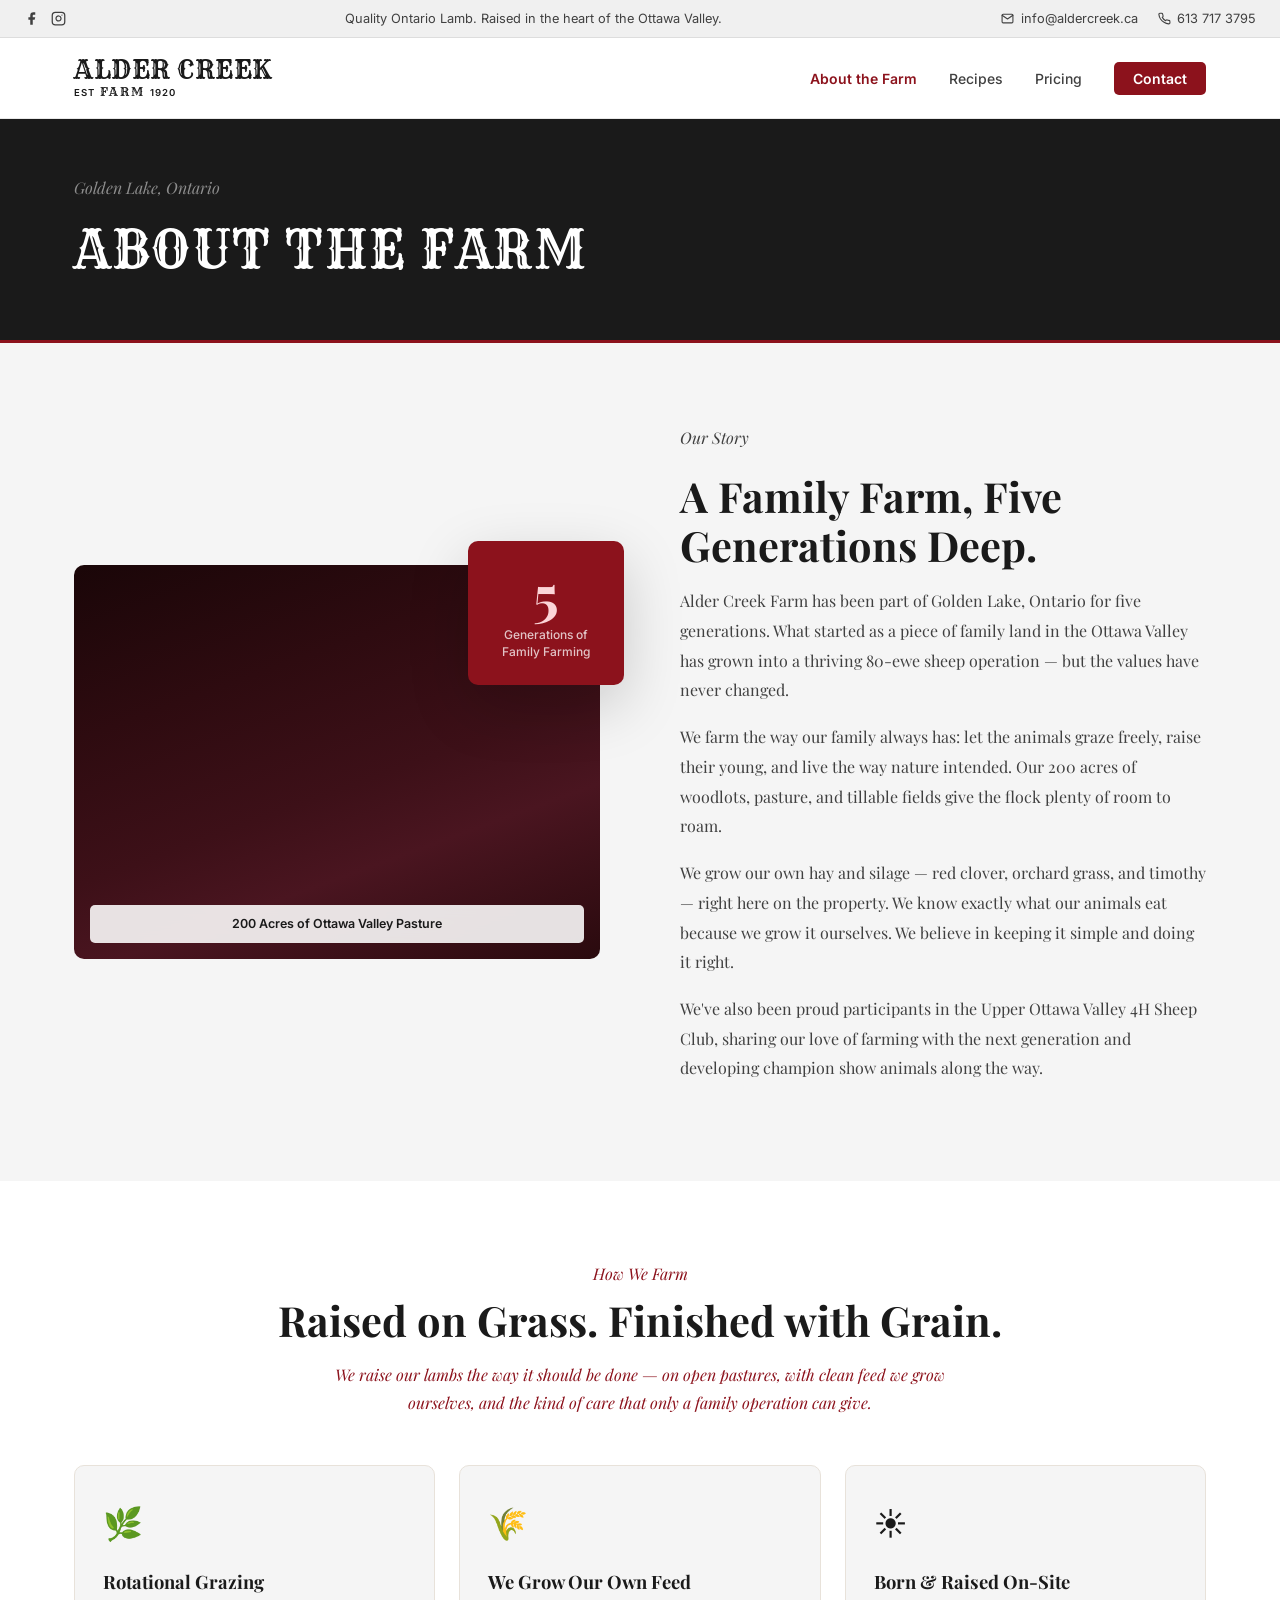
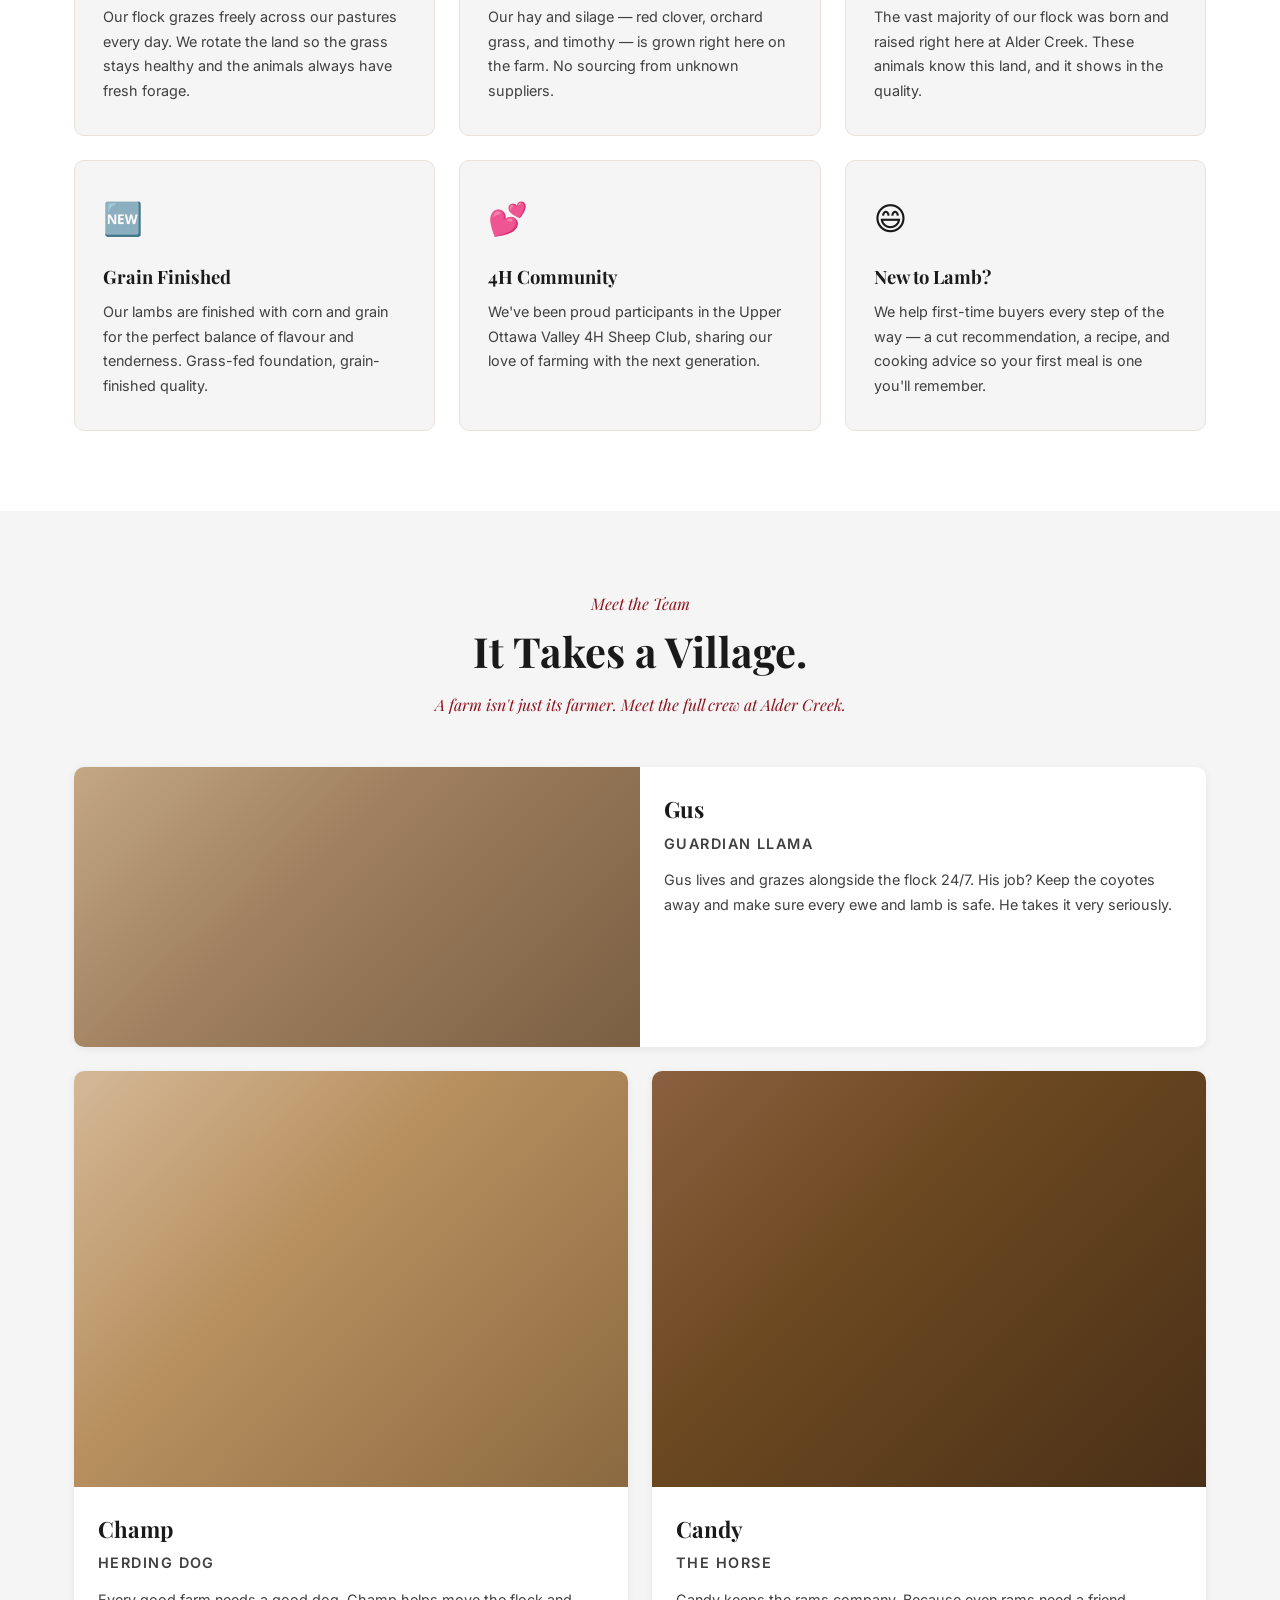
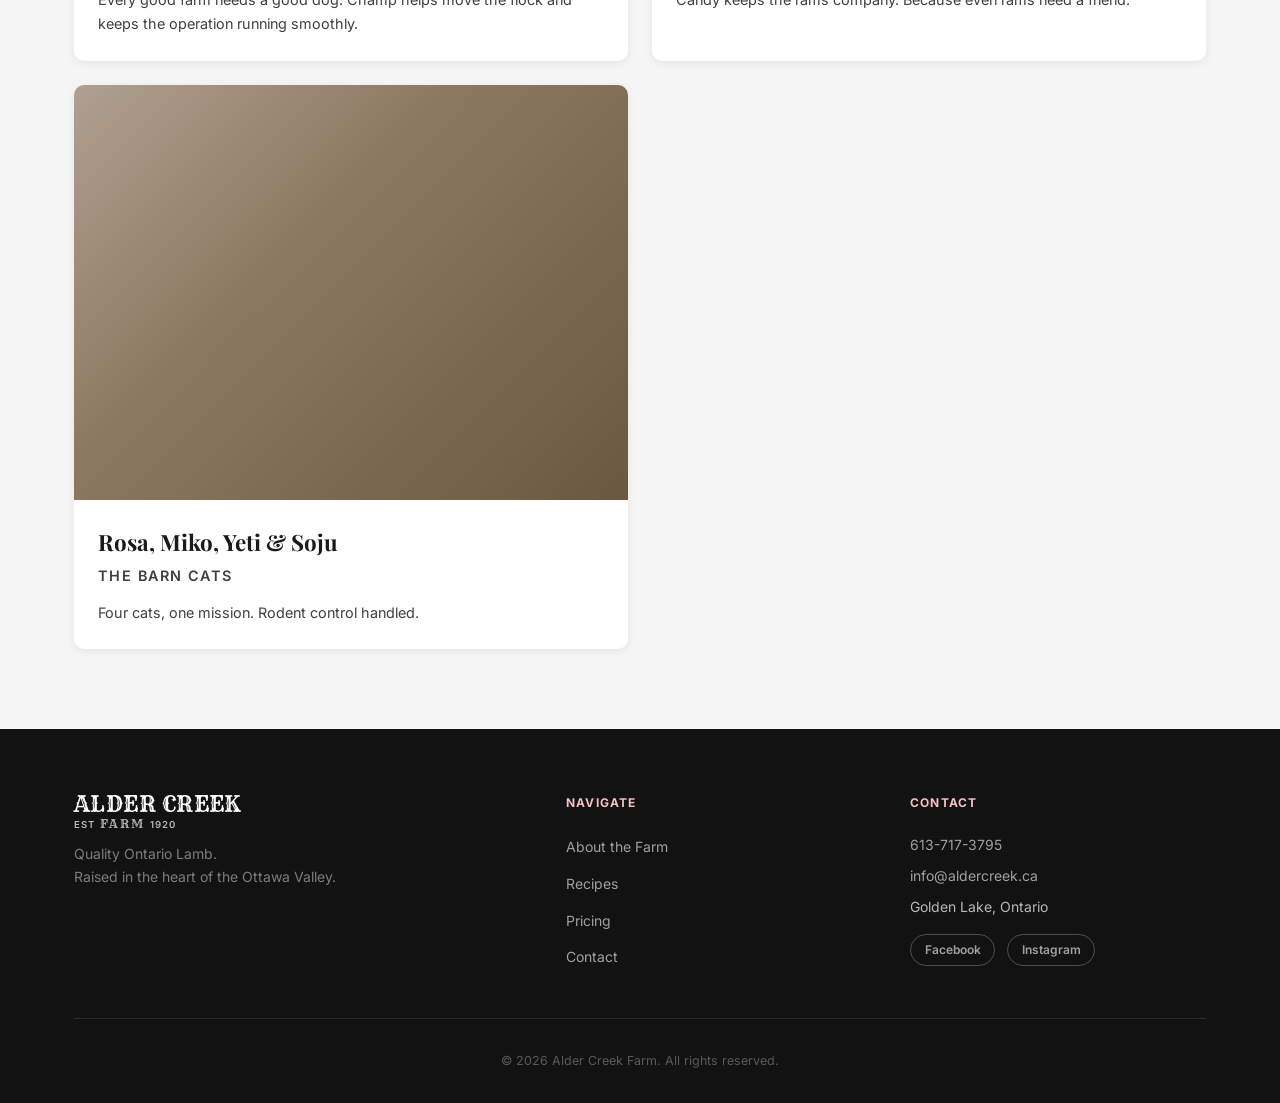
==== about.html @ ccdddbd0 "Initial commit" ====
<!DOCTYPE html>
<html lang="en">
<head>
  <meta charset="UTF-8" />
  <meta name="viewport" content="width=device-width, initial-scale=1.0" />
  <title>About the Farm — Alder Creek Farm</title>
  <meta name="description" content="Five generations of family sheep farming in Golden Lake, Ontario. Learn about our 200-acre Ottawa Valley farm, our practices, and the animals that call Alder Creek home." />
  <link rel="preconnect" href="https://fonts.googleapis.com" />
  <link rel="preconnect" href="https://fonts.gstatic.com" crossorigin />
  <link href="https://fonts.googleapis.com/css2?family=Playfair+Display:ital,wght@0,400;0,600;0,700;1,400&family=Inter:wght@300;400;500;600&family=Rye&display=swap" rel="stylesheet" />
  <link rel="stylesheet" href="/style.css" />
</head>
<body>
  <div id="topbar-mount"></div>
  <div id="header-mount"></div>

  <div class="page-hero">
    <div class="container">
      <p class="section-eyebrow">Golden Lake, Ontario</p>
      <h1 class="page-hero-title">About the Farm</h1>
    </div>
  </div>

  <!-- STORY -->
  <section class="section about">
    <div class="container">
      <div class="about-grid">
        <div class="about-image">
          <div class="image-placeholder pasture-placeholder">
            <div class="placeholder-label">200 Acres of Ottawa Valley Pasture</div>
          </div>
          <div class="about-stat-card">
            <span class="stat-number">5</span>
            <span class="stat-label">Generations of Family Farming</span>
          </div>
        </div>
        <div class="about-text">
          <p class="section-eyebrow">Our Story</p>
          <h2 class="section-heading">A Family Farm, Five Generations Deep.</h2>
          <p>Alder Creek Farm has been part of Golden Lake, Ontario for five generations. What started as a piece of family land in the Ottawa Valley has grown into a thriving 80-ewe sheep operation — but the values have never changed.</p>
          <p>We farm the way our family always has: let the animals graze freely, raise their young, and live the way nature intended. Our 200 acres of woodlots, pasture, and tillable fields give the flock plenty of room to roam.</p>
          <p>We grow our own hay and silage — red clover, orchard grass, and timothy — right here on the property. We know exactly what our animals eat because we grow it ourselves. We believe in keeping it simple and doing it right.</p>
          <p>We've also been proud participants in the Upper Ottawa Valley 4H Sheep Club, sharing our love of farming with the next generation and developing champion show animals along the way.</p>
        </div>
      </div>
    </div>
  </section>

  <!-- PRACTICES -->
  <section class="section practices">
    <div class="container">
      <div class="section-header centered">
        <p class="section-eyebrow">How We Farm</p>
        <h2 class="section-heading">Raised on Grass. Finished with Grain.</h2>
        <p class="section-intro">We raise our lambs the way it should be done — on open pastures, with clean feed we grow ourselves, and the kind of care that only a family operation can give.</p>
      </div>
      <div class="practices-grid">
        <div class="practice-card">
          <div class="practice-icon">&#127807;</div>
          <h3>Rotational Grazing</h3>
          <p>Our flock grazes freely across our pastures every day. We rotate the land so the grass stays healthy and the animals always have fresh forage.</p>
        </div>
        <div class="practice-card">
          <div class="practice-icon">&#127806;</div>
          <h3>We Grow Our Own Feed</h3>
          <p>Our hay and silage — red clover, orchard grass, and timothy — is grown right here on the farm. No sourcing from unknown suppliers.</p>
        </div>
        <div class="practice-card">
          <div class="practice-icon">&#9728;</div>
          <h3>Born &amp; Raised On-Site</h3>
          <p>The vast majority of our flock was born and raised right here at Alder Creek. These animals know this land, and it shows in the quality.</p>
        </div>
        <div class="practice-card">
          <div class="practice-icon">&#127381;</div>
          <h3>Grain Finished</h3>
          <p>Our lambs are finished with corn and grain for the perfect balance of flavour and tenderness. Grass-fed foundation, grain-finished quality.</p>
        </div>
        <div class="practice-card">
          <div class="practice-icon">&#128149;</div>
          <h3>4H Community</h3>
          <p>We've been proud participants in the Upper Ottawa Valley 4H Sheep Club, sharing our love of farming with the next generation.</p>
        </div>
        <div class="practice-card">
          <div class="practice-icon">&#128516;</div>
          <h3>New to Lamb?</h3>
          <p>We help first-time buyers every step of the way — a cut recommendation, a recipe, and cooking advice so your first meal is one you'll remember.</p>
        </div>
      </div>
    </div>
  </section>

  <!-- ANIMALS -->
  <section class="section animals">
    <div class="container">
      <div class="section-header centered">
        <p class="section-eyebrow">Meet the Team</p>
        <h2 class="section-heading">It Takes a Village.</h2>
        <p class="section-intro">A farm isn't just its farmer. Meet the full crew at Alder Creek.</p>
      </div>
      <div class="animals-grid">
        <div class="animal-card featured">
          <div class="animal-image llama-placeholder"></div>
          <div class="animal-info">
            <h3>Gus</h3>
            <p class="animal-role">Guardian Llama</p>
            <p>Gus lives and grazes alongside the flock 24/7. His job? Keep the coyotes away and make sure every ewe and lamb is safe. He takes it very seriously.</p>
          </div>
        </div>
        <div class="animal-card">
          <div class="animal-image dog-placeholder"></div>
          <div class="animal-info">
            <h3>Champ</h3>
            <p class="animal-role">Herding Dog</p>
            <p>Every good farm needs a good dog. Champ helps move the flock and keeps the operation running smoothly.</p>
          </div>
        </div>
        <div class="animal-card">
          <div class="animal-image horse-placeholder"></div>
          <div class="animal-info">
            <h3>Candy</h3>
            <p class="animal-role">The Horse</p>
            <p>Candy keeps the rams company. Because even rams need a friend.</p>
          </div>
        </div>
        <div class="animal-card">
          <div class="animal-image cats-placeholder"></div>
          <div class="animal-info">
            <h3>Rosa, Miko, Yeti &amp; Soju</h3>
            <p class="animal-role">The Barn Cats</p>
            <p>Four cats, one mission. Rodent control handled.</p>
          </div>
        </div>
      </div>
    </div>
  </section>

  <div id="footer-mount"></div>
  <script src="/components.js"></script>
  <script src="/main.js"></script>
</body>
</html>
---- style.css ----
/* ============================================
   ALDER CREEK FARM — Stylesheet
   ============================================ */

/* --- Reset & Base --- */
*, *::before, *::after { box-sizing: border-box; margin: 0; padding: 0; }

:root {
  --brand:        #8C121C;
  --brand-dark:   #6a0d15;
  --brand-pale:   #f9ecea;

  --cream:        #f5f5f5;
  --cream-dark:   #e8e2da;
  --topbar-bg:    #f0f0f0;
  --footer-bg:    #121212;
  --text:         #1a1a1a;
  --text-mid:     #404040;
  --text-light:   #6b6b6b;
  --white:        #ffffff;

  --font-serif:  'Playfair Display', Georgia, serif;
  --font-logo:   'Rye', Georgia, serif;
  --font-sans:   'Inter', system-ui, -apple-system, sans-serif;

  --max-width: 1180px;
  --section-pad: 5rem 1.5rem;
  --radius: 10px;
  --radius-sm: 5px;

  --shadow-sm: 0 2px 8px rgba(0,0,0,0.07);
  --shadow-md: 0 8px 30px rgba(0,0,0,0.12);
  --shadow-lg: 0 20px 60px rgba(0,0,0,0.18);
}

html { scroll-behavior: smooth; font-size: 16px; }

body {
  font-family: var(--font-sans);
  color: var(--text);
  background: var(--white);
  line-height: 1.65;
  -webkit-font-smoothing: antialiased;
}

a { color: inherit; text-decoration: none; }
img { display: block; max-width: 100%; }
ul { list-style: none; }

.container {
  max-width: var(--max-width);
  margin: 0 auto;
  padding: 0 1.5rem;
}

/* --- Buttons --- */
.btn {
  display: inline-flex;
  align-items: center;
  gap: 0.5rem;
  padding: 0.75rem 1.75rem;
  border-radius: var(--radius-sm);
  font-family: var(--font-sans);
  font-size: 0.875rem;
  font-weight: 600;
  letter-spacing: 0.02em;
  cursor: pointer;
  border: 2px solid transparent;
  transition: all 0.2s ease;
  white-space: nowrap;
}
.btn-primary {
  background: var(--brand);
  color: var(--white);
  border-color: var(--brand);
}
.btn-primary:hover {
  background: var(--brand-dark);
  border-color: var(--brand-dark);
  transform: translateY(-1px);
  box-shadow: 0 4px 16px rgba(140,18,28,0.3);
}
.btn-ghost {
  background: transparent;
  color: var(--white);
  border-color: rgba(255,255,255,0.6);
}
.btn-ghost:hover {
  background: rgba(255,255,255,0.12);
  border-color: var(--white);
}
.btn-outline {
  background: transparent;
  color: var(--brand);
  border-color: var(--brand);
}
.btn-outline:hover {
  background: var(--brand);
  color: var(--white);
}
.btn.full-width { width: 100%; justify-content: center; }

/* --- Section shared --- */
.section { padding: var(--section-pad); }

.section-eyebrow {
  font-family: var(--font-serif);
  font-size: 1rem;
  font-weight: 400;
  font-style: italic;
  color: var(--brand);
  margin-bottom: 0.5rem;
}
.section-heading {
  font-family: var(--font-serif);
  font-size: clamp(1.8rem, 4vw, 2.6rem);
  font-weight: 700;
  line-height: 1.2;
  color: var(--text);
  margin-bottom: 1rem;
}
.section-intro {
  font-family: var(--font-serif);
  font-size: 1rem;
  font-style: italic;
  color: var(--brand);
  max-width: 640px;
  line-height: 1.75;
}
.section-header.centered {
  text-align: center;
  margin-bottom: 3rem;
}
.section-header.centered .section-intro { margin: 0 auto; }
.section-header.centered .section-heading { color: var(--text); }

/* ============================================
   TOPBAR
   ============================================ */
.topbar {
  background: var(--topbar-bg);
  border-bottom: 1px solid #ddd;
  padding: 0.5rem 1.5rem;
  display: flex;
  align-items: center;
  justify-content: space-between;
  gap: 1rem;
  font-size: 0.8rem;
  color: var(--text-mid);
}
.topbar-left {
  display: flex;
  align-items: center;
  gap: 0.75rem;
}
.topbar-left a {
  color: var(--text-mid);
  display: flex;
  align-items: center;
  transition: color 0.2s;
}
.topbar-left a:hover { color: var(--brand); }
.topbar-tagline {
  font-size: 0.8rem;
  color: var(--text-mid);
  text-align: center;
}
.topbar-right {
  display: flex;
  align-items: center;
  gap: 1.25rem;
}
.topbar-right a {
  display: flex;
  align-items: center;
  gap: 0.4rem;
  color: var(--text-mid);
  font-size: 0.8rem;
  transition: color 0.2s;
}
.topbar-right a:hover { color: var(--brand); }

/* ============================================
   HEADER / NAV
   ============================================ */
.site-header {
  background: var(--white);
  border-bottom: 1px solid #e8e8e8;
  position: sticky;
  top: 0;
  z-index: 100;
}
.nav-inner {
  max-width: var(--max-width);
  margin: 0 auto;
  padding: 0 1.5rem;
  height: 80px;
  display: flex;
  align-items: center;
  justify-content: space-between;
  gap: 2rem;
}

/* Logo */
.nav-logo {
  display: flex;
  align-items: center;
  flex-shrink: 0;
  text-decoration: none;
}
.logo-text,
.footer-logo-text {
  display: flex;
  flex-direction: column;
  line-height: 1;
  gap: 2px;
}
.logo-top {
  font-family: var(--font-logo);
  font-size: 1.6rem;
  color: var(--text);
  letter-spacing: 0.02em;
  text-transform: uppercase;
}
.logo-bottom {
  font-family: var(--font-logo);
  font-size: 0.75rem;
  color: var(--text);
  letter-spacing: 0.15em;
  text-transform: uppercase;
  display: flex;
  align-items: baseline;
  gap: 0.3rem;
}
.logo-small {
  font-family: var(--font-sans);
  font-size: 0.6rem;
  font-weight: 600;
  letter-spacing: 0.1em;
}

.nav-links {
  display: flex;
  align-items: center;
  gap: 2rem;
}
.nav-links a {
  font-size: 0.875rem;
  font-weight: 500;
  color: var(--text-mid);
  transition: color 0.2s;
  white-space: nowrap;
}
.nav-links a:hover { color: var(--brand); }
.nav-links .nav-cta {
  background: var(--brand);
  color: var(--white) !important;
  padding: 0.5rem 1.2rem;
  border-radius: var(--radius-sm);
  font-weight: 600;
}
.nav-links .nav-cta:hover { background: var(--brand-dark); }

.nav-toggle {
  display: none;
  flex-direction: column;
  gap: 5px;
  background: none;
  border: none;
  cursor: pointer;
  padding: 4px;
}
.nav-toggle span {
  display: block;
  width: 24px;
  height: 2px;
  background: var(--text);
  border-radius: 2px;
}

/* ============================================
   HERO
   ============================================ */
.hero {
  position: relative;
  min-height: 460px;
  display: flex;
  align-items: center;
  overflow: hidden;
}
.hero-bg {
  position: absolute;
  inset: 0;
  background: linear-gradient(
    to right,
    rgba(0,0,0,0.82) 0%,
    rgba(0,0,0,0.55) 45%,
    rgba(0,0,0,0.15) 100%
  ),
  linear-gradient(180deg, #111 0%, #1c0a0c 100%);
}
/* When you have a real photo, add it like this:
.hero-bg {
  background-image: url('assets/hero.jpg');
  background-size: cover;
  background-position: center;
}
*/

.hero-content {
  position: relative;
  z-index: 1;
  max-width: var(--max-width);
  width: 100%;
  margin: 0 auto;
  padding: 3rem 1.5rem;
}
.hero-headline {
  font-family: var(--font-logo);
  font-size: clamp(2.2rem, 5vw, 3.8rem);
  font-weight: 400;
  line-height: 1.1;
  color: var(--white);
  margin-bottom: 0.75rem;
  max-width: 560px;
  text-transform: uppercase;
  letter-spacing: 0.02em;
}
.hero-sub {
  font-family: var(--font-sans);
  font-size: 1.05rem;
  color: rgba(255,255,255,0.85);
  margin-bottom: 2rem;
  max-width: 420px;
}

/* ============================================
   POPULAR CUTS
   ============================================ */
.cuts { background: var(--white); }
.cuts .section-heading { color: var(--text); font-weight: 700; }
.cuts .section-intro { font-style: italic; color: var(--brand); }

.cuts-grid {
  display: grid;
  grid-template-columns: repeat(4, 1fr);
  gap: 1.25rem;
}
.cut-card {
  border-radius: var(--radius-sm);
  overflow: hidden;
  box-shadow: var(--shadow-sm);
  cursor: pointer;
  transition: transform 0.2s ease, box-shadow 0.2s ease;
}
.cut-card:hover {
  transform: translateY(-4px);
  box-shadow: var(--shadow-md);
}
.cut-image {
  width: 100%;
  aspect-ratio: 3/4;
  background-size: cover;
  background-position: center;
}
/* Placeholder gradients — replace with real food photos */
.chops-img   { background: linear-gradient(160deg, #2a1a10 0%, #5c3020 40%, #8b4a30 70%, #6a3522 100%); }
.rack-img    { background: linear-gradient(160deg, #1a1010 0%, #4a2018 40%, #7a3828 70%, #5a2818 100%); }
.leg-img     { background: linear-gradient(160deg, #1e1412 0%, #4e2c22 40%, #7e4838 70%, #5e3028 100%); }
.sausage-img { background: linear-gradient(160deg, #28201a 0%, #5a3828 40%, #8a5840 70%, #6a4030 100%); }

.cut-label {
  background: var(--text);
  color: var(--white);
  padding: 0.85rem 1rem;
  font-family: var(--font-sans);
  font-size: 1rem;
  font-weight: 600;
  text-align: center;
  letter-spacing: 0.02em;
}

/* ============================================
   ABOUT
   ============================================ */
.about { background: var(--cream); }

.about-grid {
  display: grid;
  grid-template-columns: 1fr 1fr;
  gap: 5rem;
  align-items: center;
}
.about-image { position: relative; }
.image-placeholder {
  width: 100%;
  aspect-ratio: 4/3;
  border-radius: var(--radius);
  overflow: hidden;
  position: relative;
}
.pasture-placeholder {
  background: linear-gradient(160deg, #1a0608 0%, #2e0b10 30%, #3d1018 55%, #4a1520 70%, #2a0a0e 100%);
}
.placeholder-label {
  position: absolute;
  bottom: 1rem;
  left: 1rem;
  right: 1rem;
  background: rgba(255,255,255,0.88);
  backdrop-filter: blur(8px);
  padding: 0.55rem 1rem;
  border-radius: var(--radius-sm);
  font-size: 0.78rem;
  font-weight: 600;
  color: var(--text);
  text-align: center;
}
.about-stat-card {
  position: absolute;
  top: -1.5rem;
  right: -1.5rem;
  background: var(--brand);
  color: var(--white);
  padding: 1.5rem 1.75rem;
  border-radius: var(--radius);
  box-shadow: var(--shadow-lg);
  text-align: center;
}
.stat-number {
  display: block;
  font-family: var(--font-serif);
  font-size: 3.5rem;
  font-weight: 700;
  line-height: 1;
  color: #fcd5d8;
}
.stat-label {
  display: block;
  font-size: 0.75rem;
  font-weight: 500;
  color: rgba(255,255,255,0.75);
  margin-top: 0.4rem;
  max-width: 100px;
  line-height: 1.4;
}
.about-text p {
  font-family: var(--font-serif);
  color: var(--text-mid);
  margin-bottom: 1.1rem;
  line-height: 1.85;
}

/* ============================================
   PRACTICES
   ============================================ */
.practices { background: var(--white); }

.practices-grid {
  display: grid;
  grid-template-columns: repeat(3, 1fr);
  gap: 1.5rem;
}
.practice-card {
  background: var(--cream);
  border: 1px solid var(--cream-dark);
  border-radius: var(--radius);
  padding: 2rem 1.75rem;
  transition: transform 0.2s ease, box-shadow 0.2s ease;
}
.practice-card:hover {
  transform: translateY(-4px);
  box-shadow: var(--shadow-md);
}
.practice-icon { font-size: 2rem; margin-bottom: 1rem; }
.practice-card h3 {
  font-family: var(--font-serif);
  font-size: 1.15rem;
  color: var(--text);
  margin-bottom: 0.5rem;
}
.practice-card p { font-size: 0.9rem; color: var(--text-mid); line-height: 1.7; }

/* ============================================
   ANIMALS
   ============================================ */
.animals { background: var(--cream); }

.animals-grid {
  display: grid;
  grid-template-columns: repeat(2, 1fr);
  gap: 1.5rem;
}
.animal-card {
  background: var(--white);
  border-radius: var(--radius);
  overflow: hidden;
  box-shadow: var(--shadow-sm);
  transition: transform 0.2s ease, box-shadow 0.2s ease;
}
.animal-card:hover {
  transform: translateY(-4px);
  box-shadow: var(--shadow-md);
}
.animal-card.featured {
  grid-column: span 2;
  display: grid;
  grid-template-columns: 1fr 1fr;
}
.animal-image { width: 100%; aspect-ratio: 4/3; }
.animal-card.featured .animal-image { aspect-ratio: auto; min-height: 280px; }
.llama-placeholder  { background: linear-gradient(135deg, #c4a882 0%, #a08060 40%, #7a5f42 100%); }
.dog-placeholder    { background: linear-gradient(135deg, #d4b896 0%, #b89060 40%, #8b6940 100%); }
.horse-placeholder  { background: linear-gradient(135deg, #8b6040 0%, #6b4820 40%, #4a3018 100%); }
.cats-placeholder   { background: linear-gradient(135deg, #b0a090 0%, #8c7860 40%, #6a5840 100%); }

.animal-info { padding: 1.5rem; }
.animal-info h3 { font-family: var(--font-serif); font-size: 1.4rem; color: var(--text); margin-bottom: 0.2rem; }
.animal-role {
  font-size: 0.75rem;
  font-weight: 600;
  text-transform: uppercase;
  letter-spacing: 0.1em;
  color: var(--brand);
  margin-bottom: 0.75rem;
}
.animal-info p { font-size: 0.9rem; color: var(--text-mid); line-height: 1.7; }

/* ============================================
   PRICING
   ============================================ */
.pricing { background: var(--white); }

.pricing-grid {
  display: grid;
  grid-template-columns: 1fr 1fr;
  gap: 2rem;
  align-items: start;
  margin-bottom: 2rem;
}
.pricing-col {
  background: var(--cream);
  border-radius: var(--radius);
  padding: 2.5rem;
  box-shadow: var(--shadow-sm);
  border: 1px solid var(--cream-dark);
}
.bulk-col {
  position: relative;
  background: var(--brand);
  color: var(--white);
  border-color: var(--brand);
}
.bulk-badge {
  position: absolute;
  top: -0.75rem;
  left: 50%;
  transform: translateX(-50%);
  background: var(--text);
  color: var(--white);
  font-size: 0.7rem;
  font-weight: 700;
  letter-spacing: 0.1em;
  text-transform: uppercase;
  padding: 0.3rem 1rem;
  border-radius: 99px;
}
.pricing-col-title {
  font-family: var(--font-serif);
  font-size: 1.4rem;
  color: var(--text);
  margin-bottom: 1.5rem;
  padding-bottom: 1rem;
  border-bottom: 1px solid var(--cream-dark);
}
.bulk-col .pricing-col-title { color: #fcd5d8; border-color: rgba(255,255,255,0.2); }
.bulk-intro { font-size: 0.9rem; color: rgba(255,255,255,0.8); margin-bottom: 1.5rem; line-height: 1.7; }

.price-list { display: flex; flex-direction: column; }
.price-list li {
  display: flex;
  justify-content: space-between;
  align-items: center;
  padding: 0.8rem 0;
  border-bottom: 1px solid var(--cream-dark);
  gap: 1rem;
}
.price-list li:last-child { border-bottom: none; }
.bulk-col .price-list li { border-color: rgba(255,255,255,0.15); }

.cut-name { font-size: 0.9rem; font-weight: 500; color: var(--text); }
.cut-name em { font-style: normal; font-size: 0.8rem; color: var(--text-light); font-weight: 400; }
.bulk-col .cut-name { color: var(--white); }

.cut-price {
  font-family: var(--font-serif);
  font-size: 1.15rem;
  font-weight: 700;
  color: var(--brand);
  white-space: nowrap;
  flex-shrink: 0;
}
.cut-price small { font-size: 0.7rem; font-family: var(--font-sans); color: var(--text-light); }
.bulk-col .cut-price { color: #fcd5d8; }
.bulk-col .cut-price small { color: rgba(255,255,255,0.5); }

.bulk-list li { flex-direction: row; flex-wrap: wrap; }
.bulk-info { display: flex; flex-direction: column; gap: 0.15rem; }
.cut-detail { font-size: 0.75rem; color: rgba(255,255,255,0.55); }
.bulk-note { font-size: 0.82rem; color: rgba(255,255,255,0.65); margin: 1.25rem 0; font-style: italic; }
.pricing-disclaimer { text-align: center; font-size: 0.875rem; color: var(--text-light); max-width: 580px; margin: 0 auto; }

/* ============================================
   CONTACT
   ============================================ */
.contact { background: var(--cream); }

.contact-grid {
  display: grid;
  grid-template-columns: 1fr 1.2fr;
  gap: 5rem;
  align-items: start;
}
.contact-info > p { font-family: var(--font-serif); color: var(--text-mid); line-height: 1.8; margin-bottom: 2rem; }
.contact-details { display: flex; flex-direction: column; gap: 1rem; margin-bottom: 2rem; }
.contact-details li { display: flex; align-items: flex-start; gap: 0.85rem; font-size: 0.95rem; }
.contact-icon { font-size: 1.1rem; flex-shrink: 0; margin-top: 0.05rem; }
.contact-details a { color: var(--brand); font-weight: 500; }
.contact-details a:hover { text-decoration: underline; }
.contact-details span { color: var(--text-mid); }

.social-links { display: flex; gap: 0.75rem; }
.social-link {
  font-size: 0.82rem;
  font-weight: 600;
  color: var(--brand);
  border: 1.5px solid var(--brand);
  padding: 0.4rem 1rem;
  border-radius: 99px;
  transition: all 0.2s;
}
.social-link:hover { background: var(--brand); color: var(--white); }

.contact-form-wrap {
  background: var(--white);
  border-radius: var(--radius);
  padding: 2.5rem;
  border: 1px solid var(--cream-dark);
  box-shadow: var(--shadow-sm);
}
.contact-form h3 { font-family: var(--font-serif); font-size: 1.5rem; color: var(--text); margin-bottom: 1.75rem; }
.form-group { margin-bottom: 1.25rem; }
.form-group label { display: block; font-size: 0.82rem; font-weight: 600; color: var(--text); margin-bottom: 0.4rem; }
.form-group input,
.form-group select,
.form-group textarea {
  width: 100%;
  padding: 0.72rem 1rem;
  font-family: var(--font-sans);
  font-size: 0.9rem;
  color: var(--text);
  background: var(--white);
  border: 1.5px solid var(--cream-dark);
  border-radius: var(--radius-sm);
  outline: none;
  transition: border-color 0.2s;
  appearance: none;
}
.form-group input::placeholder, .form-group textarea::placeholder { color: #bbb; }
.form-group input:focus, .form-group select:focus, .form-group textarea:focus {
  border-color: var(--brand);
  box-shadow: 0 0 0 3px rgba(140,18,28,0.08);
}
.form-group textarea { resize: vertical; }

/* ============================================
   FOOTER
   ============================================ */
.site-footer {
  background: var(--footer-bg);
  color: rgba(255,255,255,0.7);
  padding: 4rem 1.5rem 2rem;
}
.footer-grid {
  display: grid;
  grid-template-columns: 1.5fr 1fr 1fr;
  gap: 3rem;
  padding-bottom: 3rem;
  border-bottom: 1px solid rgba(255,255,255,0.1);
  margin-bottom: 2rem;
}
.footer-logo-text { margin-bottom: 0.75rem; }
.footer-logo-text .logo-top { color: var(--white); font-size: 1.4rem; }
.footer-logo-text .logo-bottom { color: rgba(255,255,255,0.7); }
.footer-tagline { font-size: 0.875rem; color: rgba(255,255,255,0.45); line-height: 1.65; }

.footer-nav h4, .footer-contact h4 {
  font-size: 0.75rem;
  font-weight: 700;
  letter-spacing: 0.1em;
  text-transform: uppercase;
  color: #f5c0c4;
  margin-bottom: 1.25rem;
}
.footer-nav ul { display: flex; flex-direction: column; gap: 0.65rem; }
.footer-nav a { font-size: 0.875rem; color: rgba(255,255,255,0.6); transition: color 0.2s; }
.footer-nav a:hover { color: var(--white); }
.footer-contact p { font-size: 0.875rem; margin-bottom: 0.5rem; }
.footer-contact a { color: rgba(255,255,255,0.6); transition: color 0.2s; }
.footer-contact a:hover { color: var(--white); }
.footer-social { display: flex; gap: 0.75rem; margin-top: 1rem; }
.footer-social a {
  font-size: 0.75rem;
  font-weight: 600;
  border: 1px solid rgba(255,255,255,0.25);
  padding: 0.3rem 0.85rem;
  border-radius: 99px;
  color: rgba(255,255,255,0.6) !important;
  transition: all 0.2s;
}
.footer-social a:hover { border-color: #f5c0c4; color: #f5c0c4 !important; }
.footer-bottom { text-align: center; font-size: 0.78rem; color: rgba(255,255,255,0.3); }

/* ============================================
   PAGE HERO (inner pages)
   ============================================ */
.page-hero {
  background: var(--text);
  padding: 3.5rem 1.5rem 3rem;
  border-bottom: 3px solid var(--brand);
}
.page-hero .section-eyebrow { color: rgba(255,255,255,0.5); margin-bottom: 0.4rem; }
.page-hero-title {
  font-family: var(--font-logo);
  font-size: clamp(2rem, 5vw, 3.2rem);
  font-weight: 400;
  color: var(--white);
  text-transform: uppercase;
  letter-spacing: 0.03em;
}

/* ============================================
   ABOUT TEASER (home page)
   ============================================ */
.about-teaser { background: var(--cream); }
.teaser-grid {
  display: grid;
  grid-template-columns: 1fr 1fr;
  gap: 5rem;
  align-items: center;
}
.teaser-image { position: relative; }
.teaser-text p {
  font-family: var(--font-serif);
  color: var(--text-mid);
  margin-bottom: 1.5rem;
  line-height: 1.85;
}

/* ============================================
   CUTS SECTION
   ============================================ */
.cuts-footer { text-align: center; margin-top: 2.5rem; }

/* ============================================
   RECIPE CARDS (home + recipes index)
   ============================================ */
.recipes-teaser { background: var(--white); }
.more-recipes   { background: var(--cream); }

.recipe-cards-grid {
  display: grid;
  grid-template-columns: repeat(3, 1fr);
  gap: 1.5rem;
}
.recipe-cards-grid--index {
  grid-template-columns: repeat(3, 1fr);
}

.recipe-card {
  background: var(--white);
  border-radius: var(--radius);
  overflow: hidden;
  border: 1px solid var(--cream-dark);
  box-shadow: var(--shadow-sm);
  text-decoration: none;
  color: inherit;
  display: flex;
  flex-direction: column;
  transition: transform 0.2s ease, box-shadow 0.2s ease;
}
.recipe-card:hover {
  transform: translateY(-4px);
  box-shadow: var(--shadow-md);
}
.recipe-card.coming-soon { opacity: 0.6; cursor: default; }
.recipe-card.coming-soon:hover { transform: none; box-shadow: var(--shadow-sm); }

.recipe-card-image {
  width: 100%;
  aspect-ratio: 16/9;
  background-size: cover;
  background-position: center;
}
/* Recipe image placeholders */
.rack-recipe-img    { background: url('https://images.unsplash.com/photo-1766589152317-fd811dd44c65?auto=format&fit=crop&w=800&q=80') center/cover; }
.leg-recipe-img     { background: url('https://images.unsplash.com/photo-1577303935007-0d306ee638cf?auto=format&fit=crop&w=800&q=80') center/cover; }
.chop-recipe-img    { background: url('https://images.unsplash.com/photo-1614119068601-483274e9dcb7?auto=format&fit=crop&w=800&q=80') center/cover; }
.sausage-recipe-img { background: linear-gradient(135deg, #201810 0%, #504030 50%, #705040 100%); }
.ground-recipe-img  { background: linear-gradient(135deg, #181410 0%, #483828 50%, #684840 100%); }
.shank-recipe-img   { background: linear-gradient(135deg, #180e0c 0%, #482a20 50%, #683a30 100%); }

.recipe-card-body {
  padding: 1.25rem 1.5rem 1.5rem;
  display: flex;
  flex-direction: column;
  gap: 0.5rem;
  flex: 1;
}
.recipe-card-body h3 {
  font-family: var(--font-serif);
  font-size: 1.15rem;
  color: var(--text);
  line-height: 1.3;
}
.recipe-card-body p {
  font-size: 0.875rem;
  color: var(--text-mid);
  line-height: 1.65;
  flex: 1;
}
.recipe-tag {
  display: inline-block;
  font-size: 0.7rem;
  font-weight: 700;
  letter-spacing: 0.1em;
  text-transform: uppercase;
  color: var(--brand);
  background: var(--brand-pale);
  padding: 0.2rem 0.6rem;
  border-radius: 3px;
  width: fit-content;
}
.recipe-meta {
  font-size: 0.78rem;
  color: var(--text-light);
  font-weight: 500;
  margin-top: auto;
  padding-top: 0.5rem;
  border-top: 1px solid var(--cream-dark);
}

/* ============================================
   RECIPES INDEX PAGE
   ============================================ */
.recipes-index { background: var(--white); }

.recipe-filters {
  display: flex;
  flex-wrap: wrap;
  gap: 0.5rem;
  justify-content: center;
  margin-bottom: 2.5rem;
}
.filter-btn {
  font-family: var(--font-sans);
  font-size: 0.8rem;
  font-weight: 600;
  padding: 0.45rem 1.1rem;
  border-radius: 99px;
  border: 1.5px solid var(--cream-dark);
  background: var(--white);
  color: var(--text-mid);
  cursor: pointer;
  transition: all 0.2s;
}
.filter-btn:hover { border-color: var(--brand); color: var(--brand); }
.filter-btn.active { background: var(--brand); border-color: var(--brand); color: var(--white); }

.recipe-cta-section { background: var(--cream); }
.recipe-cta-box {
  max-width: 600px;
  margin: 0 auto;
  text-align: center;
  display: flex;
  flex-direction: column;
  align-items: center;
  gap: 1rem;
}
.recipe-cta-box p { font-family: var(--font-serif); color: var(--text-mid); }
.recipe-cta-box .hero-actions { display: flex; gap: 1rem; flex-wrap: wrap; justify-content: center; }

/* ============================================
   RECIPE DETAIL PAGE
   ============================================ */
.recipe-hero {
  position: relative;
  min-height: 420px;
  display: flex;
  align-items: flex-end;
  overflow: hidden;
}
.recipe-hero-image {
  position: absolute;
  inset: 0;
}
.rack-recipe-img-hero {
  background: url('https://images.unsplash.com/photo-1766589152317-fd811dd44c65?auto=format&fit=crop&w=1600&q=85') center/cover no-repeat;
}
.leg-recipe-img-hero {
  background: url('https://images.unsplash.com/photo-1577303935007-0d306ee638cf?auto=format&fit=crop&w=1600&q=85') center/cover no-repeat;
}
.chop-recipe-img-hero {
  background: url('https://images.unsplash.com/photo-1614119068601-483274e9dcb7?auto=format&fit=crop&w=1600&q=85') center/cover no-repeat;
}
.recipe-hero-overlay {
  position: relative;
  z-index: 1;
  width: 100%;
  padding: 0 0 3rem;
  background: linear-gradient(to top, rgba(0,0,0,0.85) 0%, rgba(0,0,0,0.4) 60%, transparent 100%);
}
.recipe-hero-overlay .container { padding-top: 2rem; }
.recipe-back {
  display: inline-block;
  font-size: 0.82rem;
  font-weight: 600;
  color: rgba(255,255,255,0.7);
  margin-bottom: 1rem;
  transition: color 0.2s;
}
.recipe-back:hover { color: var(--white); }
.recipe-hero-title {
  font-family: var(--font-serif);
  font-size: clamp(2rem, 5vw, 3.2rem);
  font-weight: 700;
  color: var(--white);
  line-height: 1.15;
  margin: 0.5rem 0 0.75rem;
  max-width: 700px;
}
.recipe-hero-desc {
  font-family: var(--font-serif);
  font-style: italic;
  font-size: 1.05rem;
  color: rgba(255,255,255,0.8);
  max-width: 580px;
}

.recipe-meta-bar {
  background: var(--text);
  padding: 1.25rem 1.5rem;
  border-bottom: 3px solid var(--brand);
}
.recipe-meta-grid {
  max-width: var(--max-width);
  margin: 0 auto;
  display: flex;
  align-items: center;
  justify-content: center;
  gap: 0;
  flex-wrap: wrap;
}
.recipe-meta-item {
  display: flex;
  flex-direction: column;
  align-items: center;
  gap: 0.2rem;
  padding: 0 2.5rem;
  border-right: 1px solid rgba(255,255,255,0.1);
}
.recipe-meta-item:last-child { border-right: none; }
.meta-label {
  font-size: 0.68rem;
  font-weight: 700;
  letter-spacing: 0.12em;
  text-transform: uppercase;
  color: rgba(255,255,255,0.45);
}
.meta-value {
  font-family: var(--font-serif);
  font-size: 1.05rem;
  color: var(--white);
  font-weight: 600;
}

.recipe-body { background: var(--white); }
.recipe-layout {
  display: grid;
  grid-template-columns: 320px 1fr;
  gap: 4rem;
  align-items: start;
}

/* Sidebar */
.recipe-sidebar { display: flex; flex-direction: column; gap: 1.5rem; position: sticky; top: 100px; }

.ingredients-card {
  background: var(--cream);
  border-radius: var(--radius);
  padding: 2rem;
  border: 1px solid var(--cream-dark);
}
.ingredients-card h2 {
  font-family: var(--font-serif);
  font-size: 1.3rem;
  color: var(--text);
  margin-bottom: 1.25rem;
  padding-bottom: 0.75rem;
  border-bottom: 2px solid var(--brand);
}
.ingredients-list { display: flex; flex-direction: column; gap: 0; list-style: none; }
.ingredients-list li {
  font-size: 1rem;
  color: var(--text);
  padding: 0.7rem 0.5rem 0.7rem 2rem;
  position: relative;
  line-height: 1.5;
  cursor: pointer;
  user-select: none;
  border-bottom: 1px solid var(--cream-dark);
  transition: background 0.15s, color 0.2s, opacity 0.2s;
  border-radius: 4px;
}
.ingredients-list li:last-child { border-bottom: none; }
.ingredients-list li::before {
  content: '';
  position: absolute;
  left: 0.25rem;
  top: 50%;
  transform: translateY(-50%);
  width: 20px;
  height: 20px;
  border: 2px solid var(--cream-dark);
  border-radius: 4px;
  background: white;
  transition: background 0.15s, border-color 0.15s;
}
.ingredients-list li:hover::before { border-color: var(--brand); }
.ingredients-list li.checked {
  color: var(--text-mid);
  opacity: 0.55;
  text-decoration: line-through;
  text-decoration-color: var(--brand);
}
.ingredients-list li.checked::before {
  background: var(--brand);
  border-color: var(--brand);
  content: '✓';
  color: white;
  font-size: 0.75rem;
  font-weight: 700;
  display: flex;
  align-items: center;
  justify-content: center;
}
.ingredient-qty {
  font-weight: 700;
  color: var(--text);
  margin-right: 0.2em;
}
.ingredient-note {
  font-size: 0.85rem;
  color: var(--text-mid);
  font-style: italic;
}
.ingredients-divider {
  cursor: default;
  padding-left: 0.25rem !important;
  padding-right: 0 !important;
  margin-top: 0.5rem;
  border-top: 1px solid var(--cream-dark) !important;
  border-bottom: none !important;
  padding-top: 0.75rem !important;
  padding-bottom: 0.25rem !important;
  font-size: 0.72rem !important;
  font-weight: 700;
  letter-spacing: 0.1em;
  text-transform: uppercase;
  color: var(--brand) !important;
}
.ingredients-divider::before { display: none !important; }
.ingredients-hint {
  font-size: 0.72rem;
  color: var(--text-mid);
  text-align: center;
  margin-top: 0.75rem;
  letter-spacing: 0.03em;
  opacity: 0.7;
}

.order-cta-card {
  background: var(--brand);
  border-radius: var(--radius);
  padding: 1.75rem;
  color: var(--white);
}
.order-cta-eyebrow {
  font-size: 0.68rem;
  font-weight: 700;
  letter-spacing: 0.12em;
  text-transform: uppercase;
  color: rgba(255,255,255,0.55);
  margin-bottom: 0.3rem;
}
.order-cta-card h3 {
  font-family: var(--font-serif);
  font-size: 1.3rem;
  color: var(--white);
  margin-bottom: 0.4rem;
}
.order-cta-card p {
  font-size: 0.85rem;
  color: rgba(255,255,255,0.75);
  margin-bottom: 0.5rem;
  line-height: 1.55;
}
.order-cta-price {
  font-family: var(--font-serif);
  font-size: 1.8rem !important;
  font-weight: 700;
  color: #fcd5d8 !important;
  margin-bottom: 1rem !important;
}
.order-cta-price span { font-size: 0.9rem; color: rgba(255,255,255,0.5) !important; }
.order-cta-link {
  display: block;
  text-align: center;
  margin-top: 0.75rem;
  font-size: 0.8rem;
  color: rgba(255,255,255,0.6);
  transition: color 0.2s;
}
.order-cta-link:hover { color: var(--white); }
.order-cta-card .btn-primary {
  background: var(--white);
  color: var(--brand);
  border-color: var(--white);
}
.order-cta-card .btn-primary:hover {
  background: #fcd5d8;
  border-color: #fcd5d8;
  box-shadow: none;
}

/* Instructions */
.recipe-main h2 {
  font-family: var(--font-serif);
  font-size: 1.5rem;
  color: var(--text);
  margin-bottom: 1.75rem;
  padding-bottom: 0.75rem;
  border-bottom: 2px solid var(--brand);
}
.instructions-list {
  display: flex;
  flex-direction: column;
  gap: 0;
  list-style: none;
  margin-bottom: 3rem;
}
.instructions-list li {
  display: grid;
  grid-template-columns: 48px 1fr;
  gap: 1.25rem;
  padding: 1.5rem 0;
  border-bottom: 1px solid var(--cream-dark);
  align-items: start;
}
.step-number {
  width: 44px;
  height: 44px;
  background: var(--brand);
  color: var(--white);
  border-radius: 50%;
  display: flex;
  align-items: center;
  justify-content: center;
  font-family: var(--font-serif);
  font-size: 1.1rem;
  font-weight: 700;
  flex-shrink: 0;
  margin-top: 2px;
}
.step-content h3 {
  font-family: var(--font-serif);
  font-size: 1.05rem;
  color: var(--text);
  margin-bottom: 0.4rem;
}
.step-content p {
  font-size: 0.925rem;
  color: var(--text-mid);
  line-height: 1.75;
}

.recipe-tips {
  background: var(--cream);
  border-radius: var(--radius);
  padding: 2rem 2.25rem;
  border-left: 4px solid var(--brand);
}
.recipe-tips h2 {
  border-bottom: none;
  margin-bottom: 1.25rem;
  padding-bottom: 0;
  font-size: 1.2rem;
}
.tips-list { display: flex; flex-direction: column; gap: 0.75rem; }
.tips-list li {
  font-size: 0.9rem;
  color: var(--text-mid);
  line-height: 1.65;
  padding-left: 1.25rem;
  position: relative;
}
.tips-list li::before {
  content: '✓';
  position: absolute;
  left: 0;
  color: var(--brand);
  font-weight: 700;
}

/* Recipe Bio Card */
.recipe-bio {
  margin-top: 2.5rem;
  margin-bottom: 2.5rem;
  border: 1px solid var(--cream-dark);
  border-radius: var(--radius);
  padding: 1.75rem 2rem;
  background: var(--white);
}
.recipe-bio-header {
  display: flex;
  align-items: center;
  gap: 1rem;
  margin-bottom: 1rem;
}
.recipe-bio-avatar {
  width: 48px;
  height: 48px;
  border-radius: 50%;
  background: var(--brand);
  color: var(--white);
  font-family: var(--font-serif);
  font-size: 1.1rem;
  font-weight: 700;
  display: flex;
  align-items: center;
  justify-content: center;
  flex-shrink: 0;
}
.recipe-bio-name {
  font-weight: 600;
  font-size: 0.95rem;
  color: var(--text);
  margin-bottom: 0.15rem;
}
.recipe-bio-role {
  font-size: 0.8rem;
  color: var(--text-mid);
}
.recipe-bio-blurb {
  font-size: 0.95rem;
  color: var(--text-mid);
  line-height: 1.7;
  margin-bottom: 1.25rem;
  font-style: italic;
}
.recipe-bio-occasions {
  display: flex;
  flex-wrap: wrap;
  gap: 0.5rem;
}
.occasion-tag {
  font-size: 0.75rem;
  font-weight: 600;
  letter-spacing: 0.06em;
  text-transform: uppercase;
  background: var(--brand-pale);
  color: var(--brand-dark);
  padding: 0.3rem 0.75rem;
  border-radius: 2rem;
  border: 1px solid rgba(140,18,28,0.15);
}

/* Active nav state */
.nav-links a.active { color: var(--brand); font-weight: 600; }

/* ============================================
   SCROLL ANIMATIONS
   ============================================ */
.fade-in { opacity: 0; transform: translateY(20px); transition: opacity 0.5s ease, transform 0.5s ease; }
.fade-in.in-view { opacity: 1; transform: translateY(0); }

/* ============================================
   RESPONSIVE
   ============================================ */
@media (max-width: 1024px) {
  .cuts-grid { grid-template-columns: repeat(2, 1fr); }
  .practices-grid { grid-template-columns: repeat(2, 1fr); }
  .about-grid, .teaser-grid { gap: 3rem; }
  .footer-grid { grid-template-columns: 1fr 1fr; }
  .footer-brand { grid-column: span 2; }
  .topbar-tagline { display: none; }
  .recipe-cards-grid { grid-template-columns: repeat(2, 1fr); }
  .recipe-layout { grid-template-columns: 300px 1fr; gap: 2rem; }
}

@media (max-width: 768px) {
  :root { --section-pad: 3.5rem 1.25rem; }

  .topbar { padding: 0.5rem 1rem; }
  .topbar-tagline { display: none; }

  .nav-links {
    display: none;
    position: absolute;
    top: 80px;
    left: 0; right: 0;
    background: var(--white);
    flex-direction: column;
    padding: 1.5rem;
    gap: 0.25rem;
    box-shadow: var(--shadow-md);
    border-top: 1px solid var(--cream-dark);
  }
  .nav-links.open { display: flex; }
  .nav-links a { color: var(--text) !important; padding: 0.65rem 0; font-size: 1rem; }
  .nav-links .nav-cta { text-align: center; margin-top: 0.5rem; }
  .nav-toggle { display: flex; }

  .hero { min-height: 380px; }
  .cuts-grid { grid-template-columns: repeat(2, 1fr); }
  .about-grid, .teaser-grid { grid-template-columns: 1fr; }
  .about-stat-card { position: static; display: inline-flex; align-items: center; gap: 1rem; margin-top: 1.5rem; }
  .stat-number { font-size: 2.5rem; }
  .practices-grid { grid-template-columns: 1fr; }
  .animals-grid { grid-template-columns: 1fr; }
  .animal-card.featured { grid-column: span 1; grid-template-columns: 1fr; }
  .pricing-grid { grid-template-columns: 1fr; }
  .contact-grid { grid-template-columns: 1fr; gap: 2.5rem; }
  .footer-grid { grid-template-columns: 1fr; gap: 2rem; }
  .footer-brand { grid-column: span 1; }
  .recipe-cards-grid { grid-template-columns: 1fr; }
  .recipe-layout { grid-template-columns: 1fr; }
  .recipe-sidebar { position: static; }
  .recipe-meta-bar { padding: 0.85rem 1rem; }
  .recipe-meta-grid { display: grid; grid-template-columns: repeat(3, 1fr); gap: 0; }
  .recipe-meta-item { padding: 0.65rem 0.5rem; border-right: none; border-bottom: 1px solid rgba(255,255,255,0.08); text-align: center; }
  .recipe-meta-item:nth-child(-n+3) { border-bottom: 1px solid rgba(255,255,255,0.08); }
  .recipe-meta-item:nth-child(4), .recipe-meta-item:nth-child(5) { border-bottom: none; }
  .recipe-meta-item:last-child { border-right: none; }
  .meta-label { font-size: 0.6rem; }
  .meta-value { font-size: 0.95rem; }
  .recipe-hero { min-height: 300px; }
  .recipe-hero-overlay { padding-bottom: 2rem; }
  .recipe-hero-title { font-size: clamp(1.6rem, 7vw, 2.5rem); margin-bottom: 0.5rem; }
  .recipe-hero-desc { font-size: 0.95rem; }

  /* Compact CTA card on mobile */
  .order-cta-card {
    padding: 1.1rem 1.25rem;
    display: grid;
    grid-template-columns: 1fr auto;
    column-gap: 1rem;
    align-items: center;
  }
  .order-cta-eyebrow { grid-column: 1; grid-row: 1; margin-bottom: 0.1rem; }
  .order-cta-card h3 { grid-column: 1; grid-row: 2; font-size: 1.05rem; margin-bottom: 0; }
  .order-cta-card > p:not(.order-cta-price):not(.order-cta-eyebrow) { display: none; }
  .order-cta-price { grid-column: 2; grid-row: 1 / 3; font-size: 1.3rem !important; margin-bottom: 0 !important; text-align: right; align-self: center; white-space: nowrap; }
  .order-cta-card .btn { grid-column: 1 / -1; grid-row: 3; margin-top: 0.75rem; text-align: center; padding: 0.65rem 1rem; font-size: 0.85rem; }
  .order-cta-link { display: none; }
}

@media (max-width: 480px) {
  .topbar { display: none; }
  .cuts-grid { grid-template-columns: repeat(2, 1fr); gap: 0.75rem; }
  .hero-headline { font-size: 2rem; }
  .contact-form-wrap { padding: 1.5rem; }
  .pricing-col { padding: 1.75rem 1.25rem; }
  .recipe-hero-title { font-size: 1.6rem; }
}
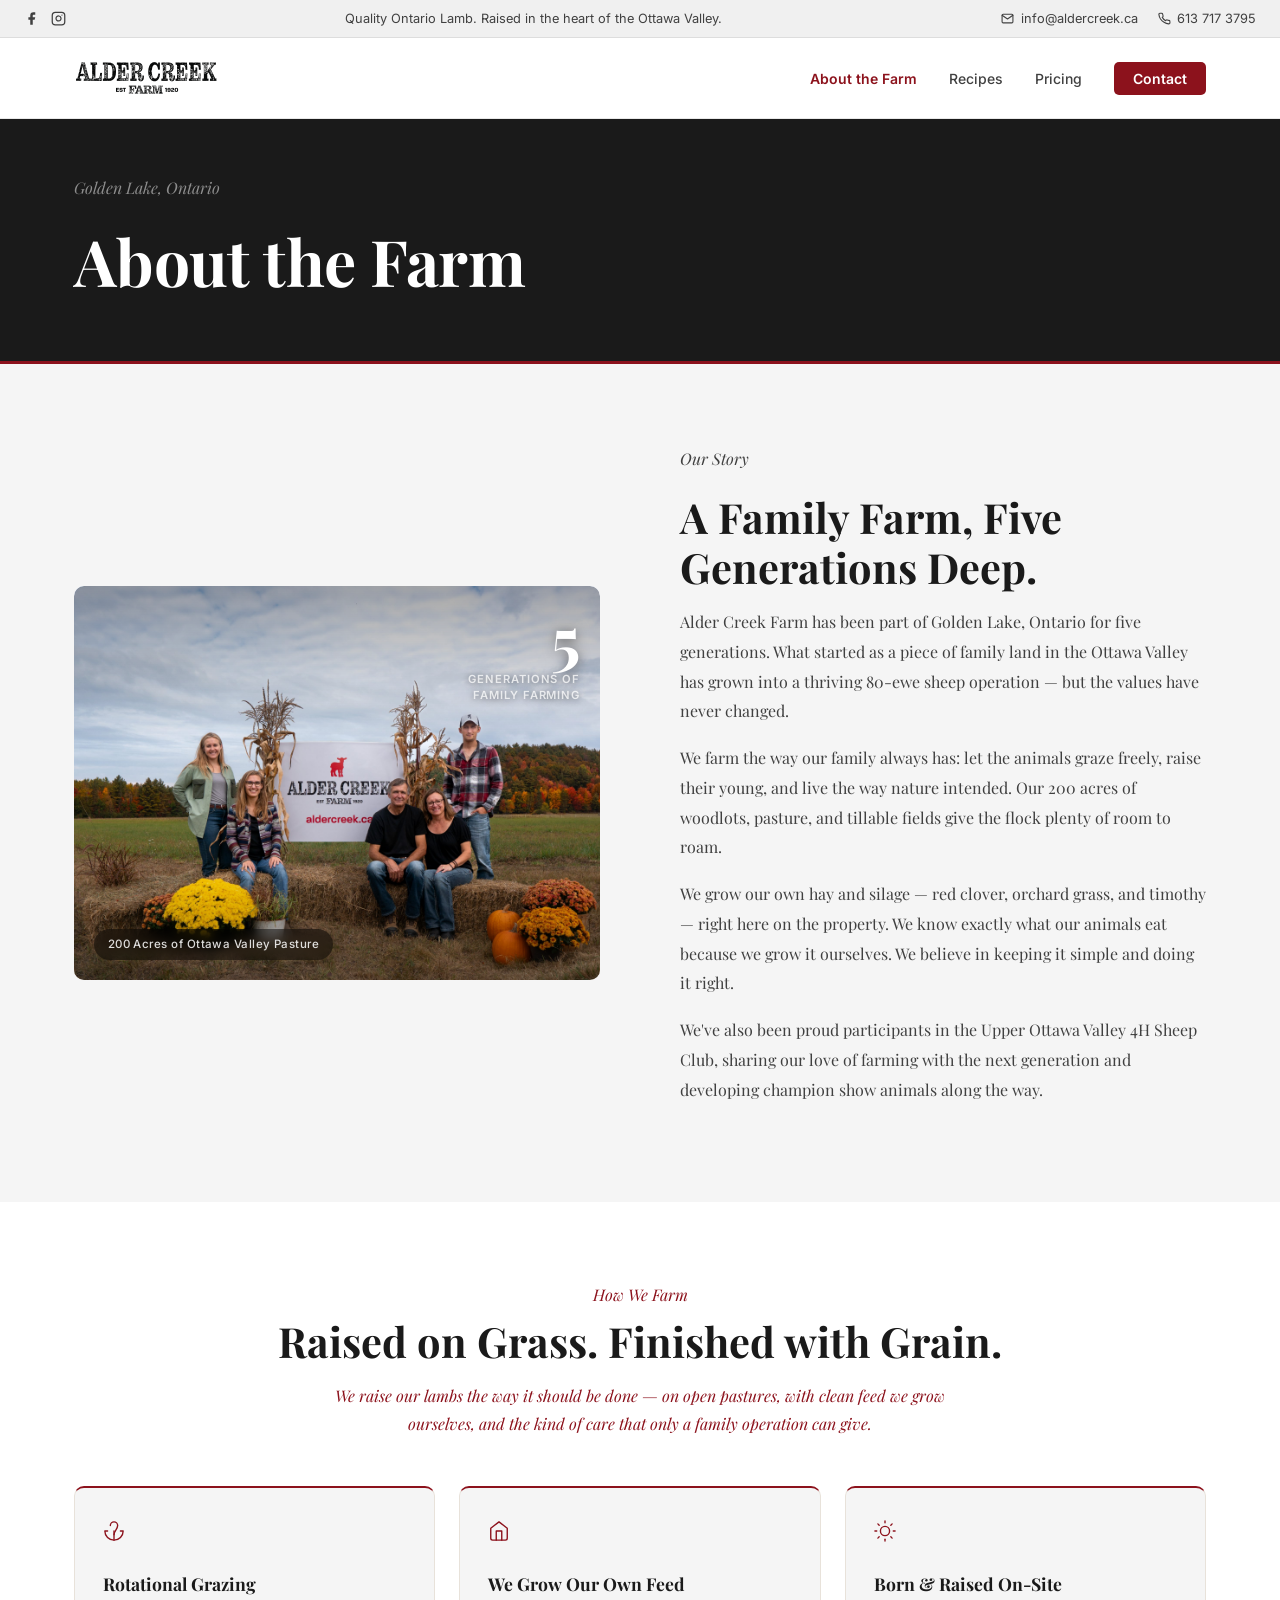
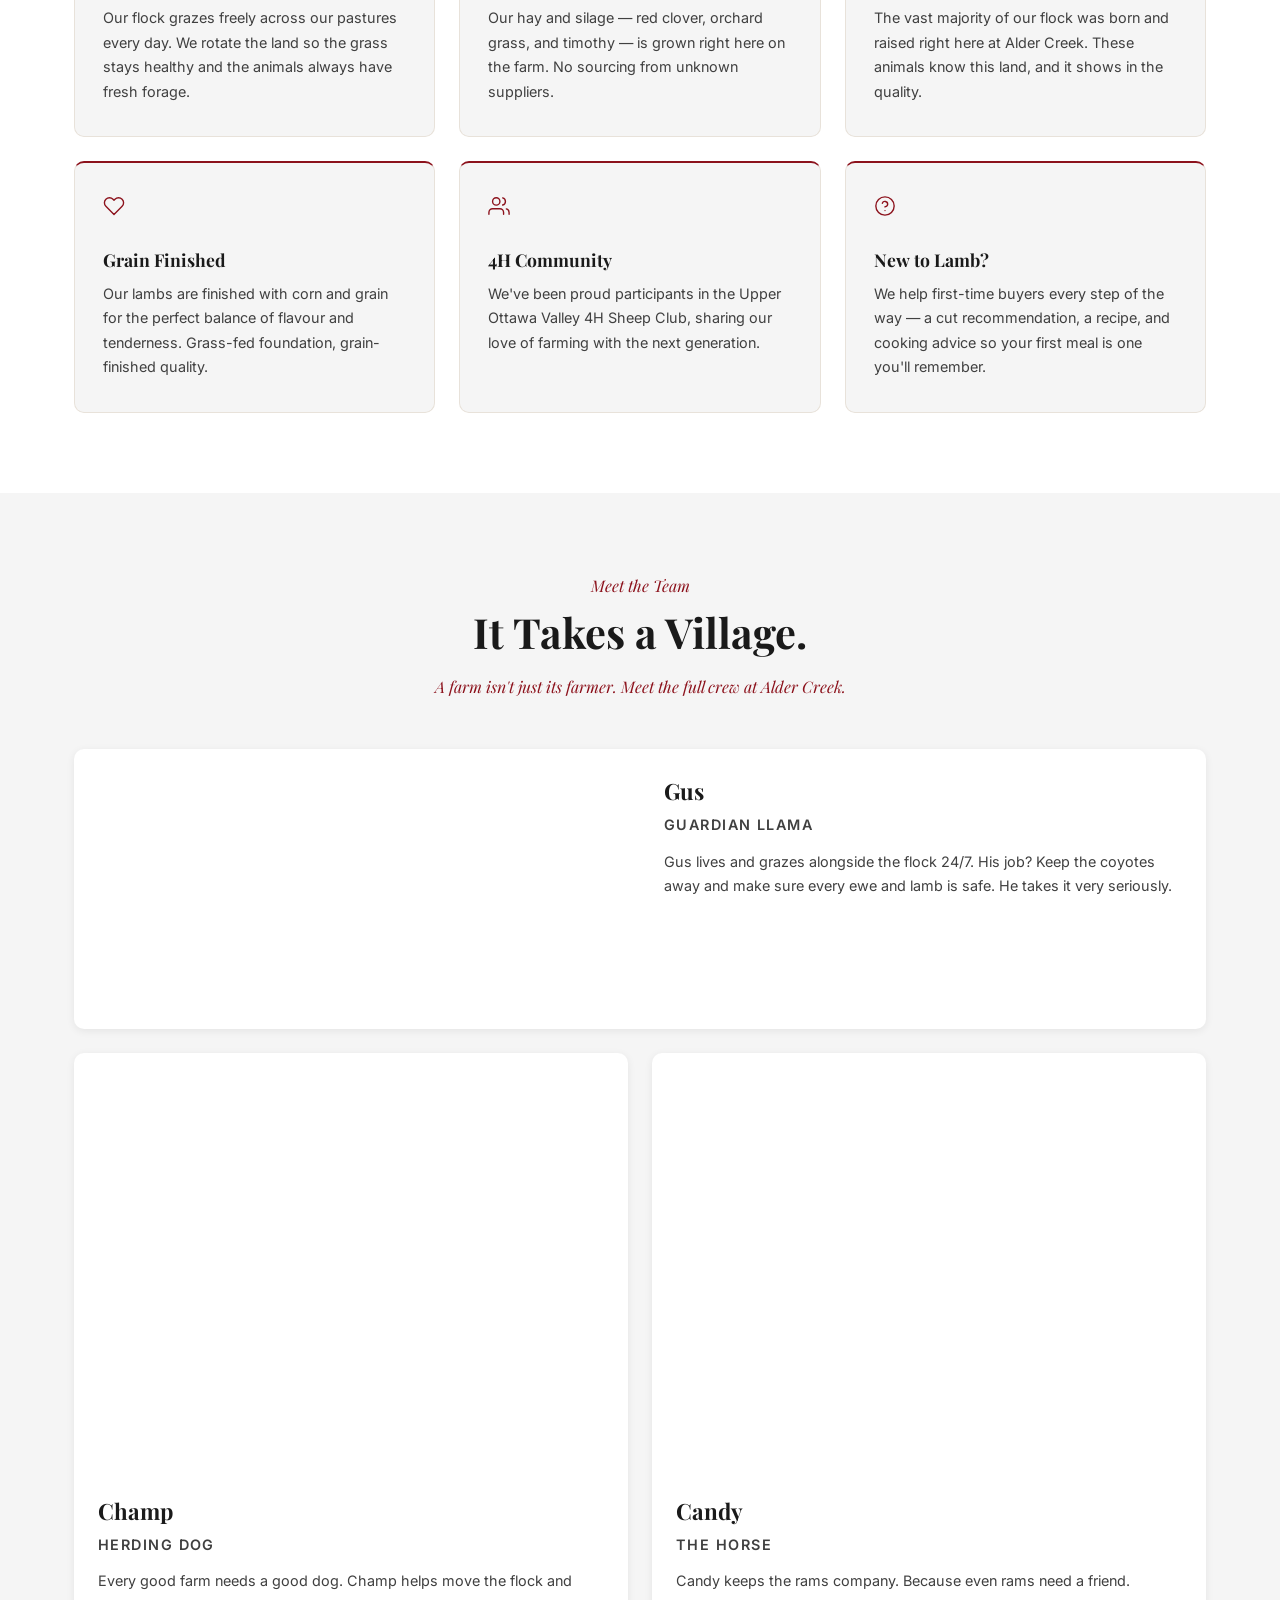
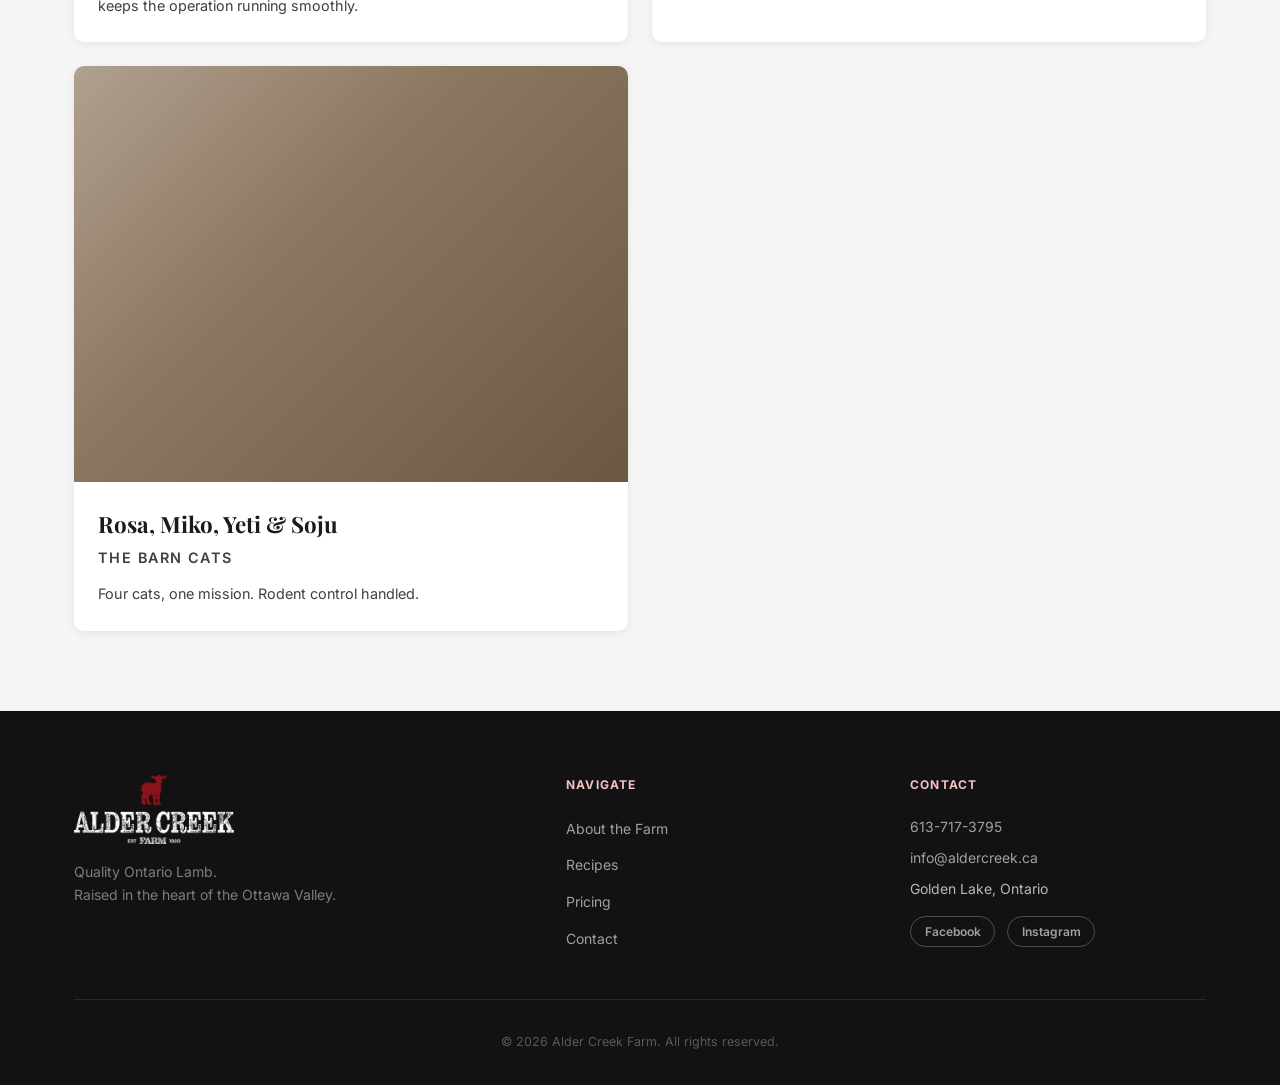
==== commit 628d4463: "Adding more updates" ====
--- a/about.html
+++ b/about.html
@@ -7,7 +7,7 @@
   <meta name="description" content="Five generations of family sheep farming in Golden Lake, Ontario. Learn about our 200-acre Ottawa Valley farm, our practices, and the animals that call Alder Creek home." />
   <link rel="preconnect" href="https://fonts.googleapis.com" />
   <link rel="preconnect" href="https://fonts.gstatic.com" crossorigin />
-  <link href="https://fonts.googleapis.com/css2?family=Playfair+Display:ital,wght@0,400;0,600;0,700;1,400&family=Inter:wght@300;400;500;600&family=Rye&display=swap" rel="stylesheet" />
+  <link href="https://fonts.googleapis.com/css2?family=Playfair+Display:ital,wght@0,400;0,600;0,700;1,400&family=Inter:wght@300;400;500;600&display=swap" rel="stylesheet" />
   <link rel="stylesheet" href="/style.css" />
 </head>
 <body>
@@ -27,11 +27,11 @@
       <div class="about-grid">
         <div class="about-image">
           <div class="image-placeholder pasture-placeholder">
+            <div class="about-stat-card">
+              <span class="stat-number">5</span>
+              <span class="stat-label">Generations of<br>Family Farming</span>
+            </div>
             <div class="placeholder-label">200 Acres of Ottawa Valley Pasture</div>
-          </div>
-          <div class="about-stat-card">
-            <span class="stat-number">5</span>
-            <span class="stat-label">Generations of Family Farming</span>
           </div>
         </div>
         <div class="about-text">
@@ -56,32 +56,44 @@
       </div>
       <div class="practices-grid">
         <div class="practice-card">
-          <div class="practice-icon">&#127807;</div>
+          <div class="practice-icon">
+            <svg width="22" height="22" viewBox="0 0 24 24" fill="none" stroke="currentColor" stroke-width="1.5" stroke-linecap="round" stroke-linejoin="round"><path d="M12 22V12"/><path d="M5 12H2a10 10 0 0 0 20 0h-3"/><path d="M8 6a4 4 0 0 1 8 0c0 4-4 6-4 10"/></svg>
+          </div>
           <h3>Rotational Grazing</h3>
           <p>Our flock grazes freely across our pastures every day. We rotate the land so the grass stays healthy and the animals always have fresh forage.</p>
         </div>
         <div class="practice-card">
-          <div class="practice-icon">&#127806;</div>
+          <div class="practice-icon">
+            <svg width="22" height="22" viewBox="0 0 24 24" fill="none" stroke="currentColor" stroke-width="1.5" stroke-linecap="round" stroke-linejoin="round"><path d="M3 9l9-7 9 7v11a2 2 0 0 1-2 2H5a2 2 0 0 1-2-2z"/><polyline points="9 22 9 12 15 12 15 22"/></svg>
+          </div>
           <h3>We Grow Our Own Feed</h3>
           <p>Our hay and silage — red clover, orchard grass, and timothy — is grown right here on the farm. No sourcing from unknown suppliers.</p>
         </div>
         <div class="practice-card">
-          <div class="practice-icon">&#9728;</div>
+          <div class="practice-icon">
+            <svg width="22" height="22" viewBox="0 0 24 24" fill="none" stroke="currentColor" stroke-width="1.5" stroke-linecap="round" stroke-linejoin="round"><circle cx="12" cy="12" r="5"/><line x1="12" y1="1" x2="12" y2="3"/><line x1="12" y1="21" x2="12" y2="23"/><line x1="4.22" y1="4.22" x2="5.64" y2="5.64"/><line x1="18.36" y1="18.36" x2="19.78" y2="19.78"/><line x1="1" y1="12" x2="3" y2="12"/><line x1="21" y1="12" x2="23" y2="12"/><line x1="4.22" y1="19.78" x2="5.64" y2="18.36"/><line x1="18.36" y1="5.64" x2="19.78" y2="4.22"/></svg>
+          </div>
           <h3>Born &amp; Raised On-Site</h3>
           <p>The vast majority of our flock was born and raised right here at Alder Creek. These animals know this land, and it shows in the quality.</p>
         </div>
         <div class="practice-card">
-          <div class="practice-icon">&#127381;</div>
+          <div class="practice-icon">
+            <svg width="22" height="22" viewBox="0 0 24 24" fill="none" stroke="currentColor" stroke-width="1.5" stroke-linecap="round" stroke-linejoin="round"><path d="M20.84 4.61a5.5 5.5 0 0 0-7.78 0L12 5.67l-1.06-1.06a5.5 5.5 0 0 0-7.78 7.78l1.06 1.06L12 21.23l7.78-7.78 1.06-1.06a5.5 5.5 0 0 0 0-7.78z"/></svg>
+          </div>
           <h3>Grain Finished</h3>
           <p>Our lambs are finished with corn and grain for the perfect balance of flavour and tenderness. Grass-fed foundation, grain-finished quality.</p>
         </div>
         <div class="practice-card">
-          <div class="practice-icon">&#128149;</div>
+          <div class="practice-icon">
+            <svg width="22" height="22" viewBox="0 0 24 24" fill="none" stroke="currentColor" stroke-width="1.5" stroke-linecap="round" stroke-linejoin="round"><path d="M17 21v-2a4 4 0 0 0-4-4H5a4 4 0 0 0-4 4v2"/><circle cx="9" cy="7" r="4"/><path d="M23 21v-2a4 4 0 0 0-3-3.87"/><path d="M16 3.13a4 4 0 0 1 0 7.75"/></svg>
+          </div>
           <h3>4H Community</h3>
           <p>We've been proud participants in the Upper Ottawa Valley 4H Sheep Club, sharing our love of farming with the next generation.</p>
         </div>
         <div class="practice-card">
-          <div class="practice-icon">&#128516;</div>
+          <div class="practice-icon">
+            <svg width="22" height="22" viewBox="0 0 24 24" fill="none" stroke="currentColor" stroke-width="1.5" stroke-linecap="round" stroke-linejoin="round"><circle cx="12" cy="12" r="10"/><path d="M9.09 9a3 3 0 0 1 5.83 1c0 2-3 3-3 3"/><line x1="12" y1="17" x2="12.01" y2="17"/></svg>
+          </div>
           <h3>New to Lamb?</h3>
           <p>We help first-time buyers every step of the way — a cut recommendation, a recipe, and cooking advice so your first meal is one you'll remember.</p>
         </div>
@@ -135,7 +147,7 @@
   </section>
 
   <div id="footer-mount"></div>
-  <script src="/components.js"></script>
+  <script src="/components.js?v=2"></script>
   <script src="/main.js"></script>
 </body>
 </html>
--- a/style.css
+++ b/style.css
@@ -208,35 +208,10 @@
   flex-shrink: 0;
   text-decoration: none;
 }
-.logo-text,
-.footer-logo-text {
-  display: flex;
-  flex-direction: column;
-  line-height: 1;
-  gap: 2px;
-}
-.logo-top {
-  font-family: var(--font-logo);
-  font-size: 1.6rem;
-  color: var(--text);
-  letter-spacing: 0.02em;
-  text-transform: uppercase;
-}
-.logo-bottom {
-  font-family: var(--font-logo);
-  font-size: 0.75rem;
-  color: var(--text);
-  letter-spacing: 0.15em;
-  text-transform: uppercase;
-  display: flex;
-  align-items: baseline;
-  gap: 0.3rem;
-}
-.logo-small {
-  font-family: var(--font-sans);
-  font-size: 0.6rem;
-  font-weight: 600;
-  letter-spacing: 0.1em;
+.nav-logo-img {
+  height: 36px;
+  width: auto;
+  display: block;
 }
 
 .nav-links {
@@ -264,11 +239,15 @@
 .nav-toggle {
   display: none;
   flex-direction: column;
+  justify-content: center;
   gap: 5px;
   background: none;
   border: none;
   cursor: pointer;
-  padding: 4px;
+  padding: 10px;
+  margin-right: -10px;
+  min-width: 44px;
+  min-height: 44px;
 }
 .nav-toggle span {
   display: block;
@@ -276,7 +255,11 @@
   height: 2px;
   background: var(--text);
   border-radius: 2px;
-}
+  transition: transform 0.22s ease, opacity 0.22s ease;
+}
+.nav-toggle.open span:nth-child(1) { transform: translateY(7px) rotate(45deg); }
+.nav-toggle.open span:nth-child(2) { opacity: 0; transform: scaleX(0); }
+.nav-toggle.open span:nth-child(3) { transform: translateY(-7px) rotate(-45deg); }
 
 /* ============================================
    HERO
@@ -291,21 +274,15 @@
 .hero-bg {
   position: absolute;
   inset: 0;
-  background: linear-gradient(
-    to right,
-    rgba(0,0,0,0.82) 0%,
-    rgba(0,0,0,0.55) 45%,
-    rgba(0,0,0,0.15) 100%
-  ),
-  linear-gradient(180deg, #111 0%, #1c0a0c 100%);
-}
-/* When you have a real photo, add it like this:
-.hero-bg {
-  background-image: url('assets/hero.jpg');
-  background-size: cover;
-  background-position: center;
-}
-*/
+  background:
+    linear-gradient(
+      to right,
+      rgba(0,0,0,0.78) 0%,
+      rgba(0,0,0,0.45) 45%,
+      rgba(0,0,0,0.12) 100%
+    ),
+    url('https://www.aldercreek.ca/wp-content/uploads/2023/09/Hero-Image.png') center/cover no-repeat;
+}
 
 .hero-content {
   position: relative;
@@ -316,15 +293,14 @@
   padding: 3rem 1.5rem;
 }
 .hero-headline {
-  font-family: var(--font-logo);
-  font-size: clamp(2.2rem, 5vw, 3.8rem);
-  font-weight: 400;
-  line-height: 1.1;
+  font-family: var(--font-serif);
+  font-size: clamp(2.4rem, 5.5vw, 4.2rem);
+  font-weight: 700;
+  line-height: 1.05;
   color: var(--white);
   margin-bottom: 0.75rem;
   max-width: 560px;
-  text-transform: uppercase;
-  letter-spacing: 0.02em;
+  letter-spacing: -0.01em;
 }
 .hero-sub {
   font-family: var(--font-sans);
@@ -363,11 +339,10 @@
   background-size: cover;
   background-position: center;
 }
-/* Placeholder gradients — replace with real food photos */
-.chops-img   { background: linear-gradient(160deg, #2a1a10 0%, #5c3020 40%, #8b4a30 70%, #6a3522 100%); }
-.rack-img    { background: linear-gradient(160deg, #1a1010 0%, #4a2018 40%, #7a3828 70%, #5a2818 100%); }
-.leg-img     { background: linear-gradient(160deg, #1e1412 0%, #4e2c22 40%, #7e4838 70%, #5e3028 100%); }
-.sausage-img { background: linear-gradient(160deg, #28201a 0%, #5a3828 40%, #8a5840 70%, #6a4030 100%); }
+.chops-img   { background: url('https://www.aldercreek.ca/wp-content/uploads/2023/09/AdobeStock_206763396-768x512.jpeg') center/cover no-repeat; }
+.rack-img    { background: url('https://www.aldercreek.ca/wp-content/uploads/2023/09/AdobeStock_122238732-1024x1024.jpeg') center/cover no-repeat; }
+.leg-img     { background: url('https://www.aldercreek.ca/wp-content/uploads/2023/09/AdobeStock_176368998-1024x683.jpeg') center/cover no-repeat; }
+.sausage-img { background: url('https://www.aldercreek.ca/wp-content/uploads/2023/09/AdobeStock_486854846-1024x615.jpeg') center/cover no-repeat; }
 
 .cut-label {
   background: var(--text);
@@ -400,49 +375,59 @@
   position: relative;
 }
 .pasture-placeholder {
-  background: linear-gradient(160deg, #1a0608 0%, #2e0b10 30%, #3d1018 55%, #4a1520 70%, #2a0a0e 100%);
+  background: url('/assets/family.jpg') center/cover no-repeat;
+}
+.pasture-placeholder::after {
+  content: '';
+  position: absolute;
+  inset: 0;
+  background:
+    linear-gradient(to bottom, rgba(0,0,0,0.35) 0%, transparent 40%),
+    linear-gradient(to top, rgba(0,0,0,0.3) 0%, transparent 30%);
+  border-radius: inherit;
 }
 .placeholder-label {
   position: absolute;
-  bottom: 1rem;
-  left: 1rem;
-  right: 1rem;
-  background: rgba(255,255,255,0.88);
-  backdrop-filter: blur(8px);
-  padding: 0.55rem 1rem;
-  border-radius: var(--radius-sm);
-  font-size: 0.78rem;
-  font-weight: 600;
-  color: var(--text);
-  text-align: center;
+  z-index: 1;
+  bottom: 1.25rem;
+  left: 1.25rem;
+  background: rgba(0,0,0,0.45);
+  backdrop-filter: blur(6px);
+  padding: 0.4rem 0.85rem;
+  border-radius: 99px;
+  font-size: 0.72rem;
+  font-weight: 500;
+  color: rgba(255,255,255,0.85);
+  letter-spacing: 0.04em;
 }
 .about-stat-card {
   position: absolute;
-  top: -1.5rem;
-  right: -1.5rem;
-  background: var(--brand);
+  z-index: 1;
+  top: 1.25rem;
+  right: 1.25rem;
+  display: flex;
+  flex-direction: column;
+  align-items: flex-end;
+}
+.stat-number {
+  font-family: var(--font-serif);
+  font-size: 4rem;
+  font-weight: 700;
+  line-height: 1;
   color: var(--white);
-  padding: 1.5rem 1.75rem;
-  border-radius: var(--radius);
-  box-shadow: var(--shadow-lg);
-  text-align: center;
-}
-.stat-number {
-  display: block;
-  font-family: var(--font-serif);
-  font-size: 3.5rem;
-  font-weight: 700;
-  line-height: 1;
-  color: #fcd5d8;
+  text-shadow: 0 2px 12px rgba(0,0,0,0.5);
 }
 .stat-label {
-  display: block;
-  font-size: 0.75rem;
-  font-weight: 500;
+  font-size: 0.7rem;
+  font-weight: 600;
   color: rgba(255,255,255,0.75);
-  margin-top: 0.4rem;
-  max-width: 100px;
+  letter-spacing: 0.08em;
+  text-transform: uppercase;
+  text-align: right;
+  text-shadow: 0 1px 6px rgba(0,0,0,0.5);
+  max-width: 120px;
   line-height: 1.4;
+  margin-top: 0.15rem;
 }
 .about-text p {
   font-family: var(--font-serif);
@@ -464,18 +449,21 @@
 .practice-card {
   background: var(--cream);
   border: 1px solid var(--cream-dark);
+  border-top: 2px solid var(--brand);
   border-radius: var(--radius);
   padding: 2rem 1.75rem;
-  transition: transform 0.2s ease, box-shadow 0.2s ease;
+  transition: box-shadow 0.2s ease;
 }
 .practice-card:hover {
-  transform: translateY(-4px);
   box-shadow: var(--shadow-md);
 }
-.practice-icon { font-size: 2rem; margin-bottom: 1rem; }
+.practice-icon {
+  margin-bottom: 1.25rem;
+  color: var(--brand);
+}
 .practice-card h3 {
   font-family: var(--font-serif);
-  font-size: 1.15rem;
+  font-size: 1.1rem;
   color: var(--text);
   margin-bottom: 0.5rem;
 }
@@ -509,9 +497,9 @@
 }
 .animal-image { width: 100%; aspect-ratio: 4/3; }
 .animal-card.featured .animal-image { aspect-ratio: auto; min-height: 280px; }
-.llama-placeholder  { background: linear-gradient(135deg, #c4a882 0%, #a08060 40%, #7a5f42 100%); }
-.dog-placeholder    { background: linear-gradient(135deg, #d4b896 0%, #b89060 40%, #8b6940 100%); }
-.horse-placeholder  { background: linear-gradient(135deg, #8b6040 0%, #6b4820 40%, #4a3018 100%); }
+.llama-placeholder  { background: url('https://www.aldercreek.ca/wp-content/uploads/2023/09/Gus.png') center/cover no-repeat; }
+.dog-placeholder    { background: url('https://www.aldercreek.ca/wp-content/uploads/2023/09/Champ.png') center/cover no-repeat; }
+.horse-placeholder  { background: url('https://www.aldercreek.ca/wp-content/uploads/2023/09/Candy.png') center/cover no-repeat; }
 .cats-placeholder   { background: linear-gradient(135deg, #b0a090 0%, #8c7860 40%, #6a5840 100%); }
 
 .animal-info { padding: 1.5rem; }
@@ -535,7 +523,7 @@
   display: grid;
   grid-template-columns: 1fr 1fr;
   gap: 2rem;
-  align-items: start;
+  align-items: stretch;
   margin-bottom: 2rem;
 }
 .pricing-col {
@@ -608,6 +596,19 @@
 .bulk-info { display: flex; flex-direction: column; gap: 0.15rem; }
 .cut-detail { font-size: 0.75rem; color: rgba(255,255,255,0.55); }
 .bulk-note { font-size: 0.82rem; color: rgba(255,255,255,0.65); margin: 1.25rem 0; font-style: italic; }
+.bulk-col .btn-primary {
+  background: var(--brand-dark);
+  border-color: var(--brand-dark);
+  width: 100%;
+  text-align: center;
+  justify-content: center;
+}
+.bulk-col .btn-primary:hover {
+  background: var(--white);
+  border-color: var(--white);
+  color: var(--brand-dark);
+  box-shadow: 0 4px 16px rgba(0,0,0,0.2);
+}
 .pricing-disclaimer { text-align: center; font-size: 0.875rem; color: var(--text-light); max-width: 580px; margin: 0 auto; }
 
 /* ============================================
@@ -672,6 +673,26 @@
   box-shadow: 0 0 0 3px rgba(140,18,28,0.08);
 }
 .form-group textarea { resize: vertical; }
+.form-feedback {
+  font-size: 0.88rem;
+  font-weight: 500;
+  padding: 0.75rem 1rem;
+  border-radius: var(--radius-sm);
+  margin-bottom: 1rem;
+  display: none;
+}
+.form-feedback--success {
+  display: block;
+  background: #f0faf4;
+  color: #1a6b3c;
+  border: 1px solid #b6e4cb;
+}
+.form-feedback--error {
+  display: block;
+  background: #fff5f5;
+  color: #9b1c1c;
+  border: 1px solid #fbd5d5;
+}
 
 /* ============================================
    FOOTER
@@ -689,9 +710,12 @@
   border-bottom: 1px solid rgba(255,255,255,0.1);
   margin-bottom: 2rem;
 }
-.footer-logo-text { margin-bottom: 0.75rem; }
-.footer-logo-text .logo-top { color: var(--white); font-size: 1.4rem; }
-.footer-logo-text .logo-bottom { color: rgba(255,255,255,0.7); }
+.footer-logo-img {
+  width: 160px;
+  height: auto;
+  display: block;
+  margin-bottom: 1rem;
+}
 .footer-tagline { font-size: 0.875rem; color: rgba(255,255,255,0.45); line-height: 1.65; }
 
 .footer-nav h4, .footer-contact h4 {
@@ -731,30 +755,51 @@
 }
 .page-hero .section-eyebrow { color: rgba(255,255,255,0.5); margin-bottom: 0.4rem; }
 .page-hero-title {
-  font-family: var(--font-logo);
-  font-size: clamp(2rem, 5vw, 3.2rem);
-  font-weight: 400;
+  font-family: var(--font-serif);
+  font-size: clamp(2.4rem, 6vw, 4rem);
+  font-weight: 700;
   color: var(--white);
-  text-transform: uppercase;
-  letter-spacing: 0.03em;
+  letter-spacing: -0.01em;
 }
 
 /* ============================================
    ABOUT TEASER (home page)
    ============================================ */
-.about-teaser { background: var(--cream); }
-.teaser-grid {
-  display: grid;
-  grid-template-columns: 1fr 1fr;
-  gap: 5rem;
-  align-items: center;
-}
-.teaser-image { position: relative; }
-.teaser-text p {
-  font-family: var(--font-serif);
-  color: var(--text-mid);
-  margin-bottom: 1.5rem;
-  line-height: 1.85;
+.about-teaser-immersive {
+  position: relative;
+  min-height: 520px;
+  background: url('/assets/family.jpg') center 30%/cover no-repeat;
+  display: flex;
+  align-items: center;
+}
+.about-teaser-overlay {
+  position: absolute;
+  inset: 0;
+  background: linear-gradient(to right, rgba(0,0,0,0.72) 0%, rgba(0,0,0,0.45) 60%, rgba(0,0,0,0.1) 100%);
+  display: flex;
+  align-items: center;
+  width: 100%;
+}
+.about-teaser-content {
+  max-width: 540px;
+  padding: 4rem 0;
+}
+.about-eyebrow { color: rgba(255,255,255,0.6); }
+.about-teaser-heading {
+  font-family: var(--font-serif);
+  font-size: clamp(2rem, 4vw, 3rem);
+  font-weight: 700;
+  color: var(--white);
+  line-height: 1.1;
+  margin-bottom: 1.25rem;
+  letter-spacing: -0.01em;
+}
+.about-teaser-body {
+  font-family: var(--font-serif);
+  font-size: 1.05rem;
+  color: rgba(255,255,255,0.82);
+  line-height: 1.8;
+  margin-bottom: 2rem;
 }
 
 /* ============================================
@@ -914,20 +959,40 @@
   background: url('https://images.unsplash.com/photo-1614119068601-483274e9dcb7?auto=format&fit=crop&w=1600&q=85') center/cover no-repeat;
 }
 .recipe-hero-overlay {
-  position: relative;
+  position: absolute;
+  inset: 0;
   z-index: 1;
-  width: 100%;
-  padding: 0 0 3rem;
-  background: linear-gradient(to top, rgba(0,0,0,0.85) 0%, rgba(0,0,0,0.4) 60%, transparent 100%);
-}
-.recipe-hero-overlay .container { padding-top: 2rem; }
+  display: flex;
+  flex-direction: column;
+  padding: 0;
+  background:
+    linear-gradient(to bottom, rgba(0,0,0,0.55) 0%, transparent 25%),
+    linear-gradient(to top,    rgba(0,0,0,0.85) 0%, transparent 55%);
+}
+.recipe-hero-overlay .container {
+  display: flex;
+  flex-direction: column;
+  justify-content: space-between;
+  flex: 1;
+  padding-top: 1.25rem;
+  padding-bottom: 2.5rem;
+}
+.recipe-hero-top {
+  display: flex;
+  align-items: center;
+  gap: 0.75rem;
+}
+.recipe-hero-bottom { margin-top: auto; }
+.recipe-hero-bottom .recipe-tag { margin-bottom: 0.6rem; display: inline-block; }
 .recipe-back {
-  display: inline-block;
+  display: inline-flex;
+  align-items: center;
+  gap: 0.35rem;
   font-size: 0.82rem;
   font-weight: 600;
-  color: rgba(255,255,255,0.7);
-  margin-bottom: 1rem;
+  color: rgba(255,255,255,0.82);
   transition: color 0.2s;
+  white-space: nowrap;
 }
 .recipe-back:hover { color: var(--white); }
 .recipe-hero-title {
@@ -1161,26 +1226,26 @@
 }
 .instructions-list li {
   display: grid;
-  grid-template-columns: 48px 1fr;
-  gap: 1.25rem;
-  padding: 1.5rem 0;
+  grid-template-columns: 3.5rem 1fr;
+  gap: 0;
+  padding: 2rem 0;
   border-bottom: 1px solid var(--cream-dark);
   align-items: start;
 }
 .step-number {
-  width: 44px;
-  height: 44px;
-  background: var(--brand);
-  color: var(--white);
-  border-radius: 50%;
-  display: flex;
-  align-items: center;
-  justify-content: center;
-  font-family: var(--font-serif);
-  font-size: 1.1rem;
-  font-weight: 700;
-  flex-shrink: 0;
-  margin-top: 2px;
+  color: var(--brand);
+  font-family: var(--font-serif);
+  font-size: 5rem;
+  font-weight: 700;
+  line-height: 0.85;
+  opacity: 0.5;
+  margin-right: -1.25rem;
+  position: relative;
+  z-index: 0;
+}
+.step-content {
+  position: relative;
+  z-index: 1;
 }
 .step-content h3 {
   font-family: var(--font-serif);
@@ -1317,24 +1382,51 @@
   .nav-links {
     display: none;
     position: absolute;
-    top: 80px;
+    top: 100%;
     left: 0; right: 0;
     background: var(--white);
     flex-direction: column;
-    padding: 1.5rem;
-    gap: 0.25rem;
+    padding: 0.5rem 0 1.25rem;
+    gap: 0;
     box-shadow: var(--shadow-md);
-    border-top: 1px solid var(--cream-dark);
+    border-top: 2px solid var(--brand);
   }
   .nav-links.open { display: flex; }
-  .nav-links a { color: var(--text) !important; padding: 0.65rem 0; font-size: 1rem; }
-  .nav-links .nav-cta { text-align: center; margin-top: 0.5rem; }
+  .nav-links a {
+    color: var(--text) !important;
+    padding: 1rem 1.5rem;
+    font-size: 1.05rem;
+    font-weight: 500;
+    border-bottom: 1px solid var(--cream-dark);
+    display: flex;
+    align-items: center;
+    min-height: 52px;
+    transition: background 0.15s, color 0.15s;
+  }
+  .nav-links a:active { background: var(--cream); }
+  .nav-links a.active {
+    color: var(--brand) !important;
+    font-weight: 600;
+    border-left: 3px solid var(--brand);
+    padding-left: calc(1.5rem - 3px);
+  }
+  .nav-links .nav-cta {
+    margin: 1rem 1.5rem 0;
+    padding: 0.9rem 1.5rem;
+    text-align: center;
+    justify-content: center;
+    border-radius: var(--radius-sm);
+    border-bottom: none;
+    border-left: none !important;
+    padding-left: 1.5rem !important;
+    font-size: 1rem;
+    min-height: 52px;
+  }
   .nav-toggle { display: flex; }
 
   .hero { min-height: 380px; }
   .cuts-grid { grid-template-columns: repeat(2, 1fr); }
   .about-grid, .teaser-grid { grid-template-columns: 1fr; }
-  .about-stat-card { position: static; display: inline-flex; align-items: center; gap: 1rem; margin-top: 1.5rem; }
   .stat-number { font-size: 2.5rem; }
   .practices-grid { grid-template-columns: 1fr; }
   .animals-grid { grid-template-columns: 1fr; }
